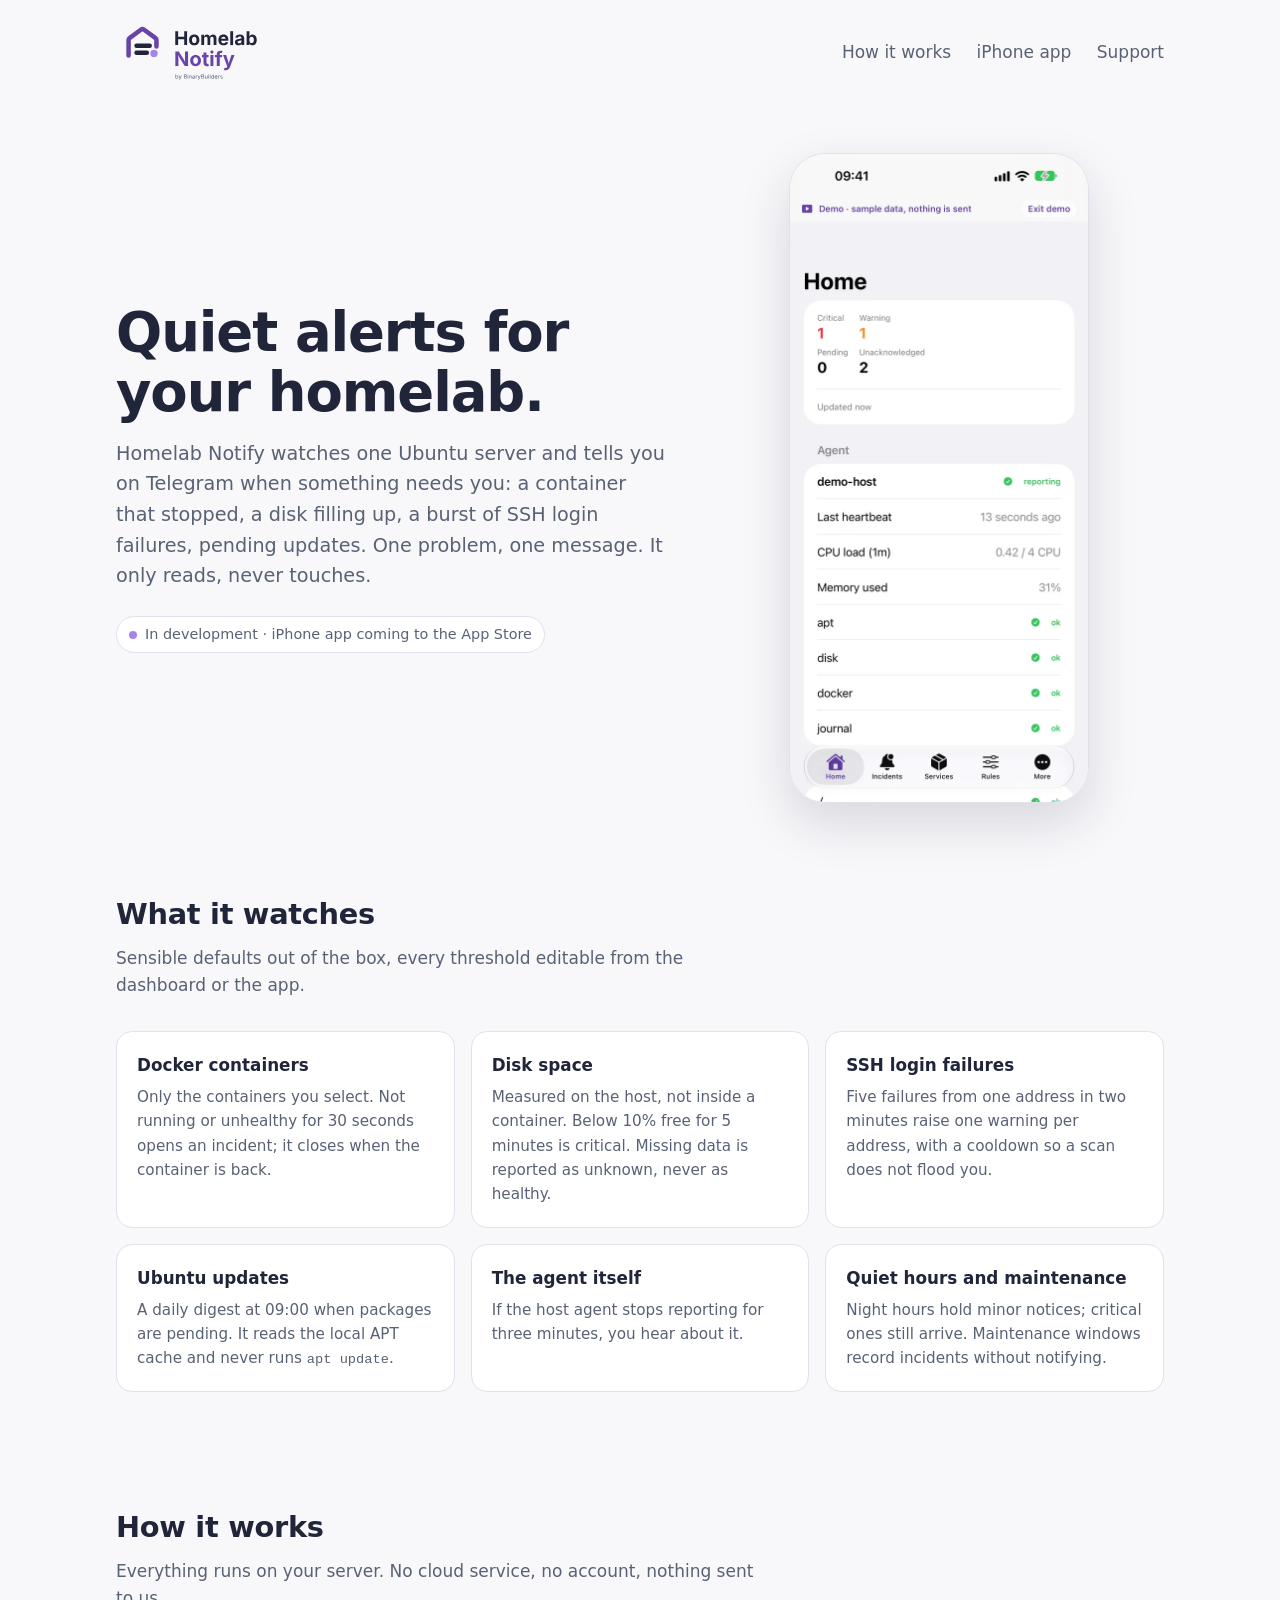
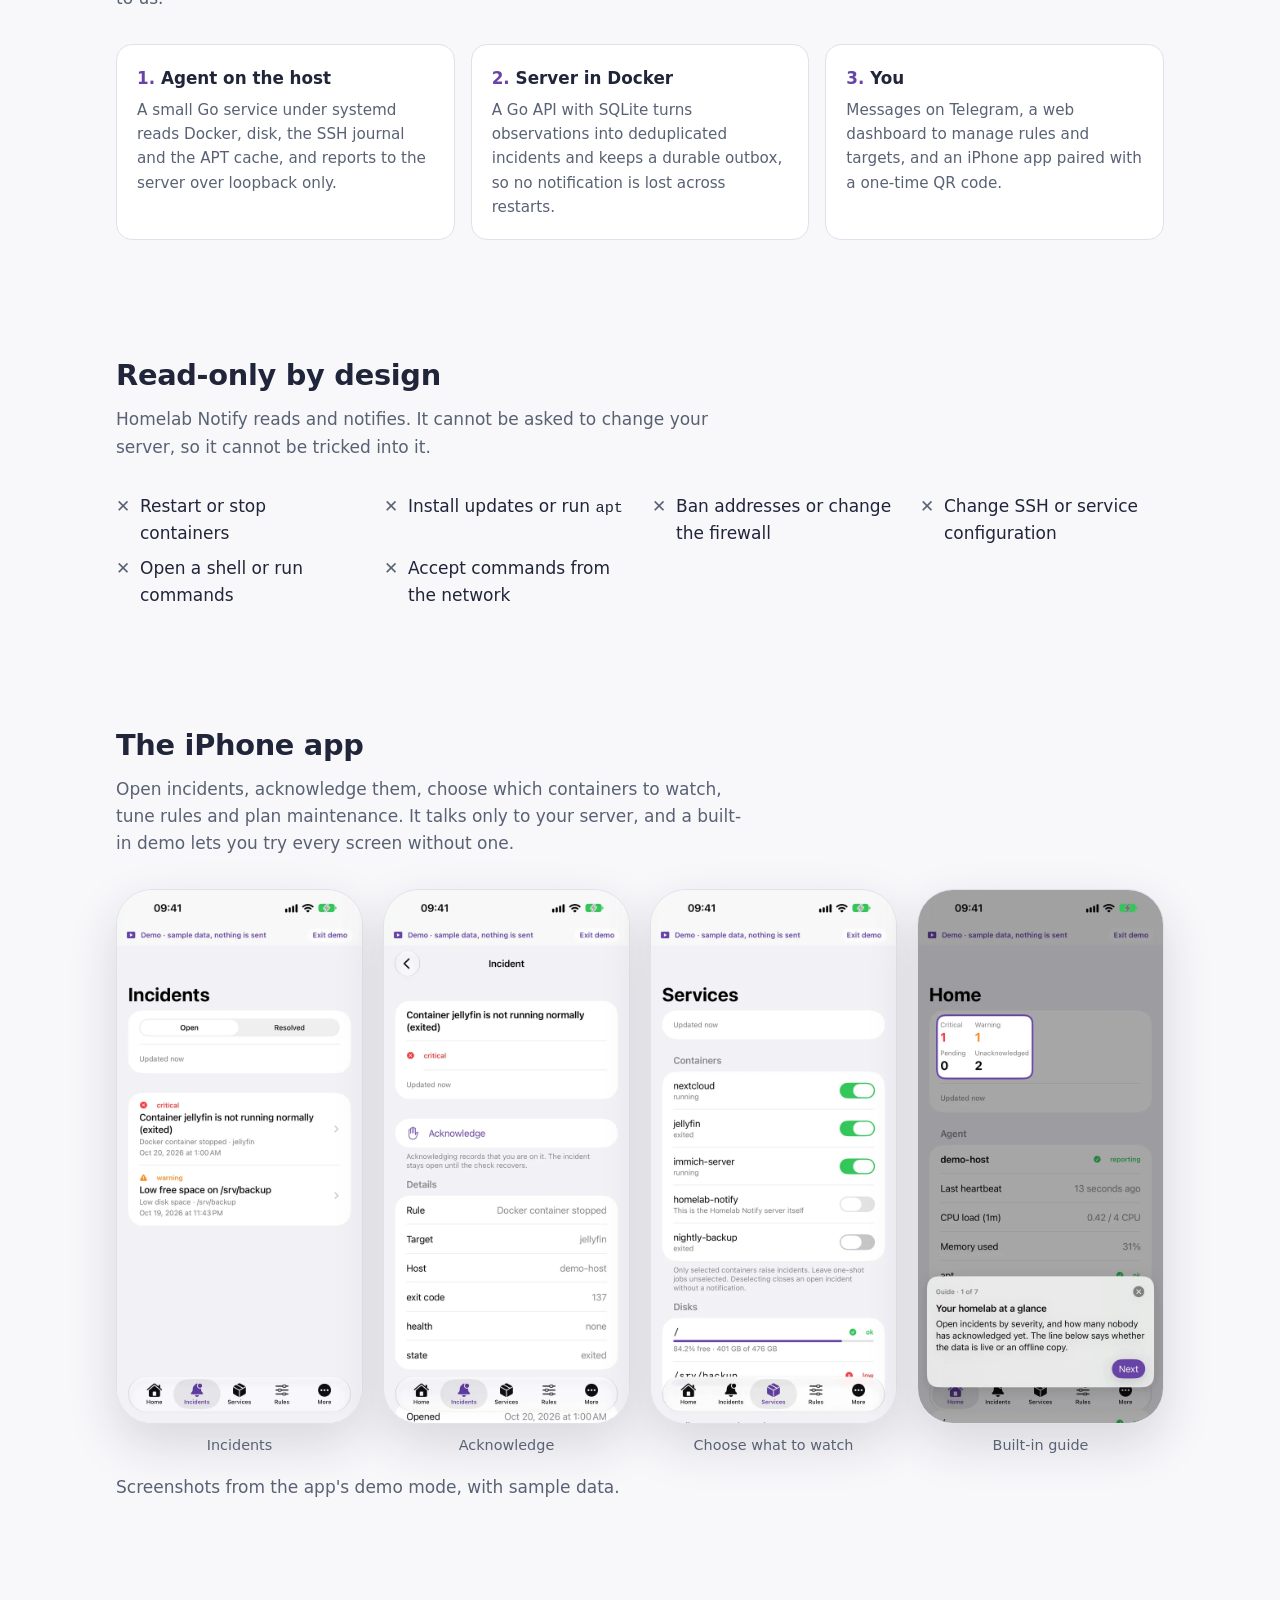
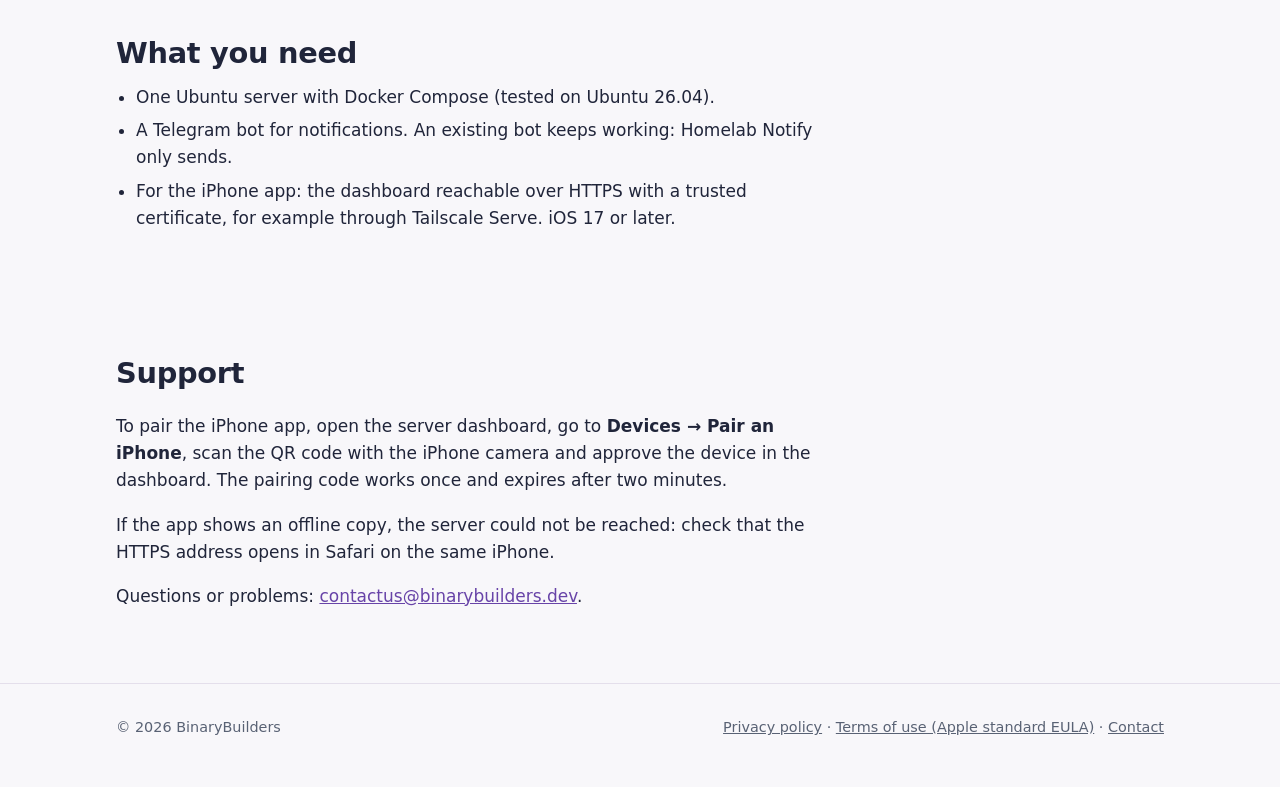
==== index.html @ 021784c3 "Landing page, support and privacy policy" ====
<!doctype html>
<html lang="en">
<head>
<meta charset="utf-8">
<meta name="viewport" content="width=device-width, initial-scale=1">
<title>Homelab Notify · Quiet alerts for your homelab</title>
<meta name="description" content="Self-hosted, read-only notifications for one Ubuntu server: Docker containers, disk space, SSH failures and APT updates, delivered to Telegram, with an iPhone app.">
<meta property="og:title" content="Homelab Notify">
<meta property="og:description" content="Quiet alerts for your homelab. Self-hosted and read-only.">
<meta property="og:image" content="https://binary-builderss.github.io/HomeLab-Notify/assets/og.png">
<meta property="og:type" content="website">
<meta name="twitter:card" content="summary_large_image">
<link rel="icon" href="assets/favicon-auto.svg" type="image/svg+xml">
<link rel="icon" href="assets/favicon-light.ico" sizes="any">
<link rel="apple-touch-icon" href="assets/apple-touch-icon.png">
<link rel="stylesheet" href="style.css">
</head>
<body>
<header class="top">
  <div class="wrap">
    <a class="logo" href="./" aria-label="Homelab Notify home">
      <picture>
        <source media="(prefers-color-scheme: dark)" srcset="assets/logo-dark.svg">
        <img src="assets/logo-light.svg" alt="Homelab Notify by BinaryBuilders" width="220" height="65">
      </picture>
    </a>
    <nav aria-label="Main">
      <a class="optional" href="#how">How it works</a>
      <a href="#app">iPhone app</a>
      <a href="#support">Support</a>
    </nav>
  </div>
</header>

<main>
  <div class="wrap hero">
    <div>
      <h1>Quiet alerts for your homelab.</h1>
      <p class="lead">Homelab Notify watches one Ubuntu server and tells you on Telegram when something needs you: a container that stopped, a disk filling up, a burst of SSH login failures, pending updates. One problem, one message. It only reads, never touches.</p>
      <span class="status">In development · iPhone app coming to the App Store</span>
    </div>
    <div class="phone">
      <img src="assets/screens/01-home.webp" width="600" height="1304" alt="The iPhone app Home screen: one critical and one warning incident, the host agent reporting, every collector ok.">
    </div>
  </div>

  <section id="what">
    <div class="wrap">
      <h2>What it watches</h2>
      <p class="intro">Sensible defaults out of the box, every threshold editable from the dashboard or the app.</p>
      <div class="grid">
        <div class="card"><h3>Docker containers</h3><p>Only the containers you select. Not running or unhealthy for 30 seconds opens an incident; it closes when the container is back.</p></div>
        <div class="card"><h3>Disk space</h3><p>Measured on the host, not inside a container. Below 10% free for 5 minutes is critical. Missing data is reported as unknown, never as healthy.</p></div>
        <div class="card"><h3>SSH login failures</h3><p>Five failures from one address in two minutes raise one warning per address, with a cooldown so a scan does not flood you.</p></div>
        <div class="card"><h3>Ubuntu updates</h3><p>A daily digest at 09:00 when packages are pending. It reads the local APT cache and never runs <code>apt update</code>.</p></div>
        <div class="card"><h3>The agent itself</h3><p>If the host agent stops reporting for three minutes, you hear about it.</p></div>
        <div class="card"><h3>Quiet hours and maintenance</h3><p>Night hours hold minor notices; critical ones still arrive. Maintenance windows record incidents without notifying.</p></div>
      </div>
    </div>
  </section>

  <section id="how">
    <div class="wrap">
      <h2>How it works</h2>
      <p class="intro">Everything runs on your server. No cloud service, no account, nothing sent to us.</p>
      <div class="flow">
        <div class="card"><h3>Agent on the host</h3><p>A small Go service under systemd reads Docker, disk, the SSH journal and the APT cache, and reports to the server over loopback only.</p></div>
        <div class="card"><h3>Server in Docker</h3><p>A Go API with SQLite turns observations into deduplicated incidents and keeps a durable outbox, so no notification is lost across restarts.</p></div>
        <div class="card"><h3>You</h3><p>Messages on Telegram, a web dashboard to manage rules and targets, and an iPhone app paired with a one-time QR code.</p></div>
      </div>
    </div>
  </section>

  <section id="never">
    <div class="wrap">
      <h2>Read-only by design</h2>
      <p class="intro">Homelab Notify reads and notifies. It cannot be asked to change your server, so it cannot be tricked into it.</p>
      <ul class="never">
        <li>Restart or stop containers</li>
        <li>Install updates or run <code>apt</code></li>
        <li>Ban addresses or change the firewall</li>
        <li>Change SSH or service configuration</li>
        <li>Open a shell or run commands</li>
        <li>Accept commands from the network</li>
      </ul>
    </div>
  </section>

  <section id="app">
    <div class="wrap">
      <h2>The iPhone app</h2>
      <p class="intro">Open incidents, acknowledge them, choose which containers to watch, tune rules and plan maintenance. It talks only to your server, and a built-in demo lets you try every screen without one.</p>
      <div class="shots">
        <figure class="phone"><img src="assets/screens/02-incidents.webp" width="600" height="1304" loading="lazy" alt="Incidents list with a critical container incident and a low disk warning."><figcaption>Incidents</figcaption></figure>
        <figure class="phone"><img src="assets/screens/03-incident.webp" width="600" height="1304" loading="lazy" alt="Incident detail for the jellyfin container with the Acknowledge button and its details."><figcaption>Acknowledge</figcaption></figure>
        <figure class="phone"><img src="assets/screens/04-services.webp" width="600" height="1304" loading="lazy" alt="Services screen with switches to choose which containers are watched, and disk usage."><figcaption>Choose what to watch</figcaption></figure>
        <figure class="phone"><img src="assets/screens/06-guide.webp" width="600" height="1304" loading="lazy" alt="The built-in guide highlighting the incident summary on the Home screen."><figcaption>Built-in guide</figcaption></figure>
      </div>
      <p class="muted">Screenshots from the app's demo mode, with sample data.</p>
    </div>
  </section>

  <section id="requirements">
    <div class="wrap text">
      <h2>What you need</h2>
      <ul class="requirements">
        <li>One Ubuntu server with Docker Compose (tested on Ubuntu 26.04).</li>
        <li>A Telegram bot for notifications. An existing bot keeps working: Homelab Notify only sends.</li>
        <li>For the iPhone app: the dashboard reachable over HTTPS with a trusted certificate, for example through Tailscale Serve. iOS 17 or later.</li>
      </ul>
    </div>
  </section>

  <section id="support">
    <div class="wrap text">
      <h2>Support</h2>
      <p>To pair the iPhone app, open the server dashboard, go to <strong>Devices → Pair an iPhone</strong>, scan the QR code with the iPhone camera and approve the device in the dashboard. The pairing code works once and expires after two minutes.</p>
      <p>If the app shows an offline copy, the server could not be reached: check that the HTTPS address opens in Safari on the same iPhone.</p>
      <p>Questions or problems: <a href="mailto:contactus@binarybuilders.dev">contactus@binarybuilders.dev</a>.</p>
    </div>
  </section>
</main>

<footer>
  <div class="wrap">
    <span>© 2026 BinaryBuilders</span>
    <span>
      <a href="privacy.html">Privacy policy</a> ·
      <a href="https://www.apple.com/legal/internet-services/itunes/dev/stdeula/">Terms of use (Apple standard EULA)</a> ·
      <a href="mailto:contactus@binarybuilders.dev">Contact</a>
    </span>
  </div>
</footer>
</body>
</html>
---- style.css ----
:root {
  color-scheme: light dark;
  --bg: #f8f7fa;
  --surface: #ffffff;
  --text: #20253a;
  --muted: #596274;
  --accent: #6844a8;
  --accent-hover: #55358d;
  --border: #e4dfeb;
  --dot: #a785e6;
}
@media (prefers-color-scheme: dark) {
  :root {
    --bg: #15121b;
    --surface: #211c2b;
    --text: #f5f2fa;
    --muted: #b5afc2;
    --accent: #c5adf5;
    --accent-hover: #d7c3fc;
    --border: #3b3348;
  }
}

* { box-sizing: border-box; }
html { scroll-behavior: smooth; }
@media (prefers-reduced-motion: reduce) { html { scroll-behavior: auto; } }
body {
  margin: 0;
  background: var(--bg);
  color: var(--text);
  font: 17px/1.6 system-ui, -apple-system, BlinkMacSystemFont, 'Segoe UI', sans-serif;
}
a { color: var(--accent); }
a:hover { color: var(--accent-hover); }
img { max-width: 100%; height: auto; display: block; }
code { font: 0.9em ui-monospace, SFMono-Regular, Menlo, monospace; }

.wrap { max-width: 1080px; margin: 0 auto; padding: 0 16px; }
.narrow { max-width: 720px; }
.muted { color: var(--muted); }

header.top { padding: 20px 0; }
header.top .wrap { display: flex; align-items: center; justify-content: space-between; gap: 16px; }
.logo img { width: 220px; }
nav { white-space: nowrap; }
nav a { margin-left: 20px; text-decoration: none; color: var(--muted); font-weight: 500; }
nav a:hover { color: var(--text); }

.hero { padding-top: 48px; padding-bottom: 32px; display: grid; grid-template-columns: 1.1fr 0.9fr; gap: 48px; align-items: center; }
.hero h1 { font-size: clamp(2.2rem, 5vw, 3.4rem); line-height: 1.1; margin: 0 0 16px; letter-spacing: -0.02em; }
.hero p.lead { font-size: 1.2rem; color: var(--muted); margin: 0 0 24px; }
.status { display: inline-flex; align-items: center; gap: 8px; padding: 6px 12px; border: 1px solid var(--border); border-radius: 999px; background: var(--surface); font-size: 0.9rem; color: var(--muted); }
.status::before { content: ''; width: 8px; height: 8px; border-radius: 50%; background: var(--dot); }
.hero .phone { justify-self: center; max-width: 300px; }

.phone img { border-radius: 36px; border: 1px solid var(--border); box-shadow: 0 20px 50px rgb(32 37 58 / 0.15); }

section { padding: 56px 0; }
section h2 { font-size: 1.8rem; margin: 0 0 8px; letter-spacing: -0.01em; }
section > .wrap > p.intro { color: var(--muted); margin: 0 0 32px; max-width: 640px; }

.grid { display: grid; grid-template-columns: repeat(3, 1fr); gap: 16px; }
.card { background: var(--surface); border: 1px solid var(--border); border-radius: 16px; padding: 20px; }
.card h3 { margin: 0 0 6px; font-size: 1.05rem; }
.card p { margin: 0; color: var(--muted); font-size: 0.95rem; }

.flow { display: grid; grid-template-columns: repeat(3, 1fr); gap: 16px; counter-reset: step; }
.flow .card { position: relative; }
.flow .card h3::before { counter-increment: step; content: counter(step) '. '; color: var(--accent); }

.never { list-style: none; padding: 0; margin: 0; display: grid; grid-template-columns: repeat(auto-fit, minmax(220px, 1fr)); gap: 8px 24px; }
.never li { padding-left: 24px; position: relative; }
.never li::before { content: '✕'; position: absolute; left: 0; color: var(--muted); }

.shots { display: grid; grid-template-columns: repeat(4, 1fr); gap: 20px; }
.shots figure { margin: 0; }
.shots figcaption { text-align: center; color: var(--muted); font-size: 0.9rem; margin-top: 10px; }

.text p, .text ul { max-width: 720px; }
.requirements { padding-left: 20px; margin: 0; }
.requirements li { margin-bottom: 6px; }

footer { border-top: 1px solid var(--border); padding: 32px 0 48px; color: var(--muted); font-size: 0.9rem; }
footer .wrap { display: flex; flex-wrap: wrap; gap: 8px 24px; justify-content: space-between; }
footer a { color: var(--muted); }

.doc h1 { font-size: 2rem; margin: 24px 0 4px; }
.doc h2 { font-size: 1.3rem; margin-top: 2rem; padding-top: 1rem; border-top: 1px solid var(--border); }

@media (max-width: 860px) {
  .hero { grid-template-columns: 1fr; padding-top: 24px; }
  .hero .phone { max-width: 240px; }
  .grid { grid-template-columns: repeat(2, 1fr); }
  .flow { grid-template-columns: 1fr; }
  .shots { grid-template-columns: repeat(2, 1fr); }
}
@media (max-width: 520px) {
  .grid { grid-template-columns: 1fr; }
  .logo img { width: 170px; }
  nav a { margin-left: 12px; }
  nav a.optional { display: none; }
}
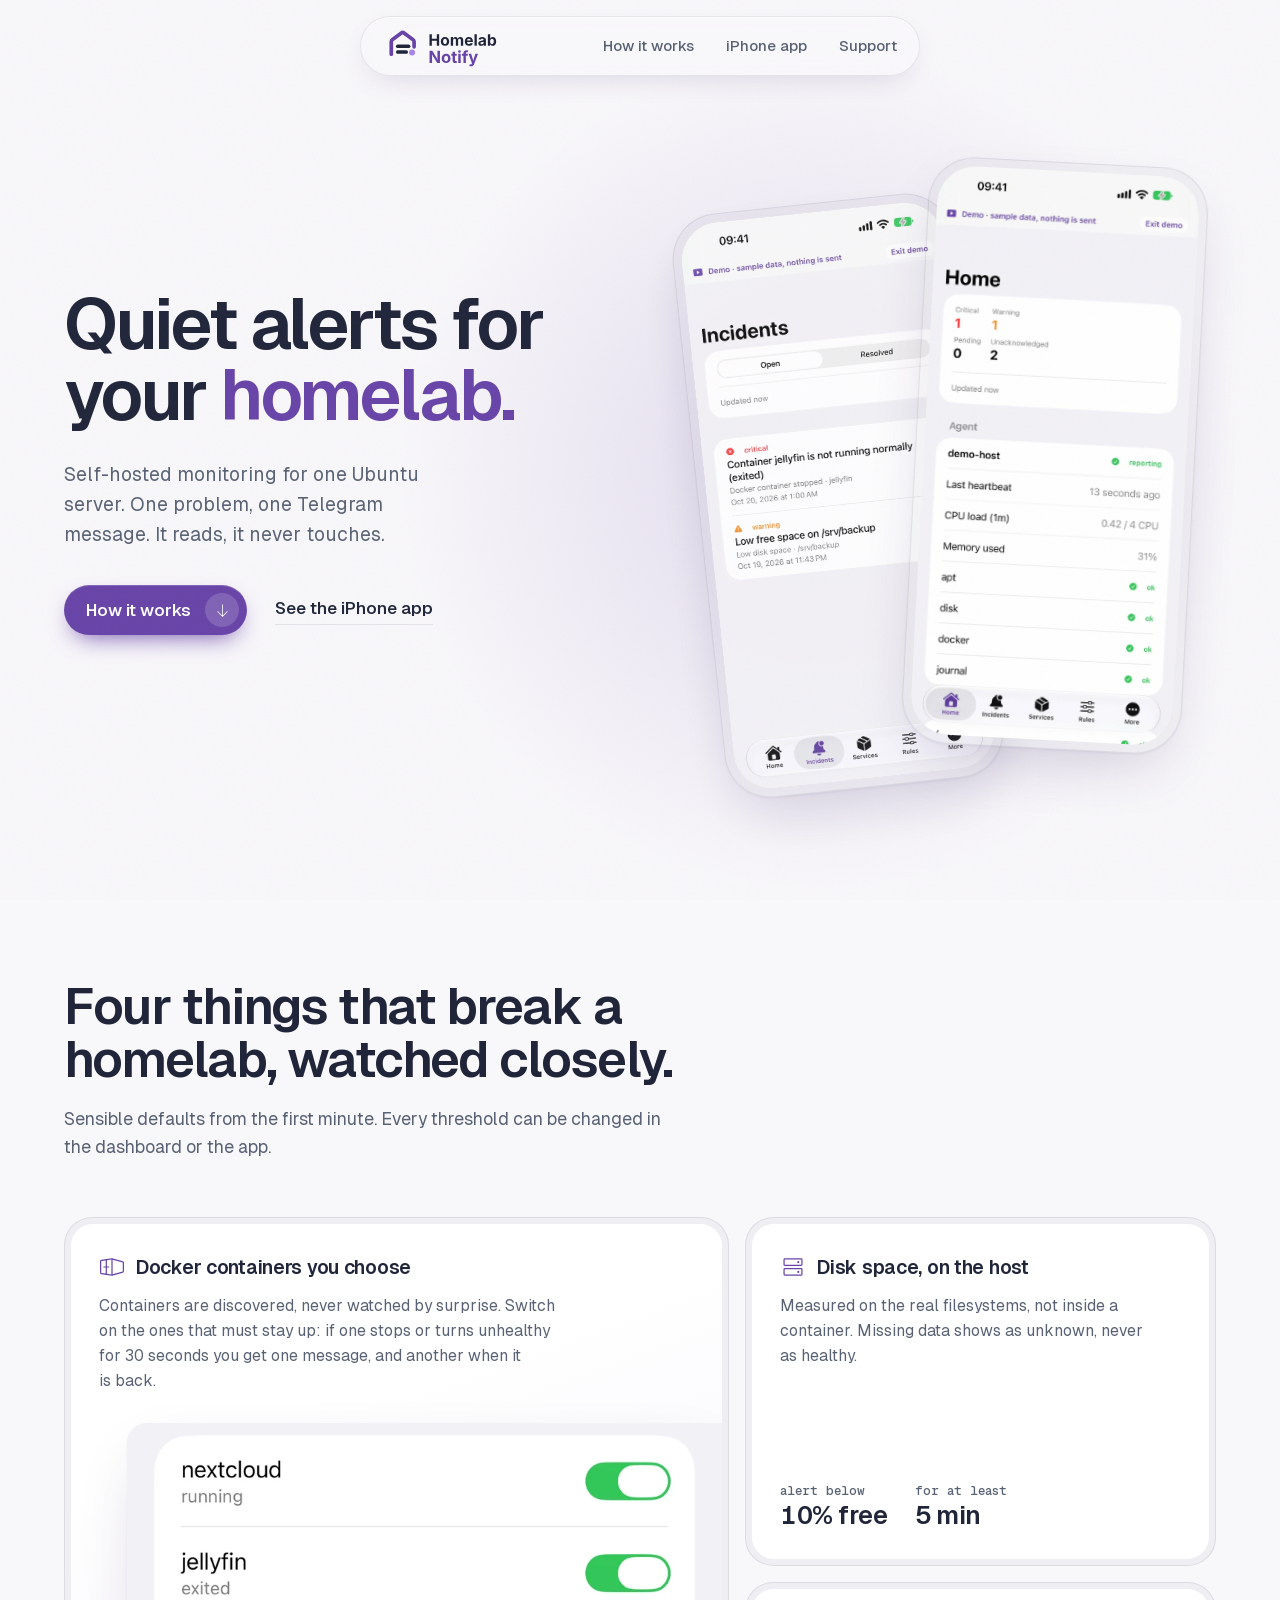
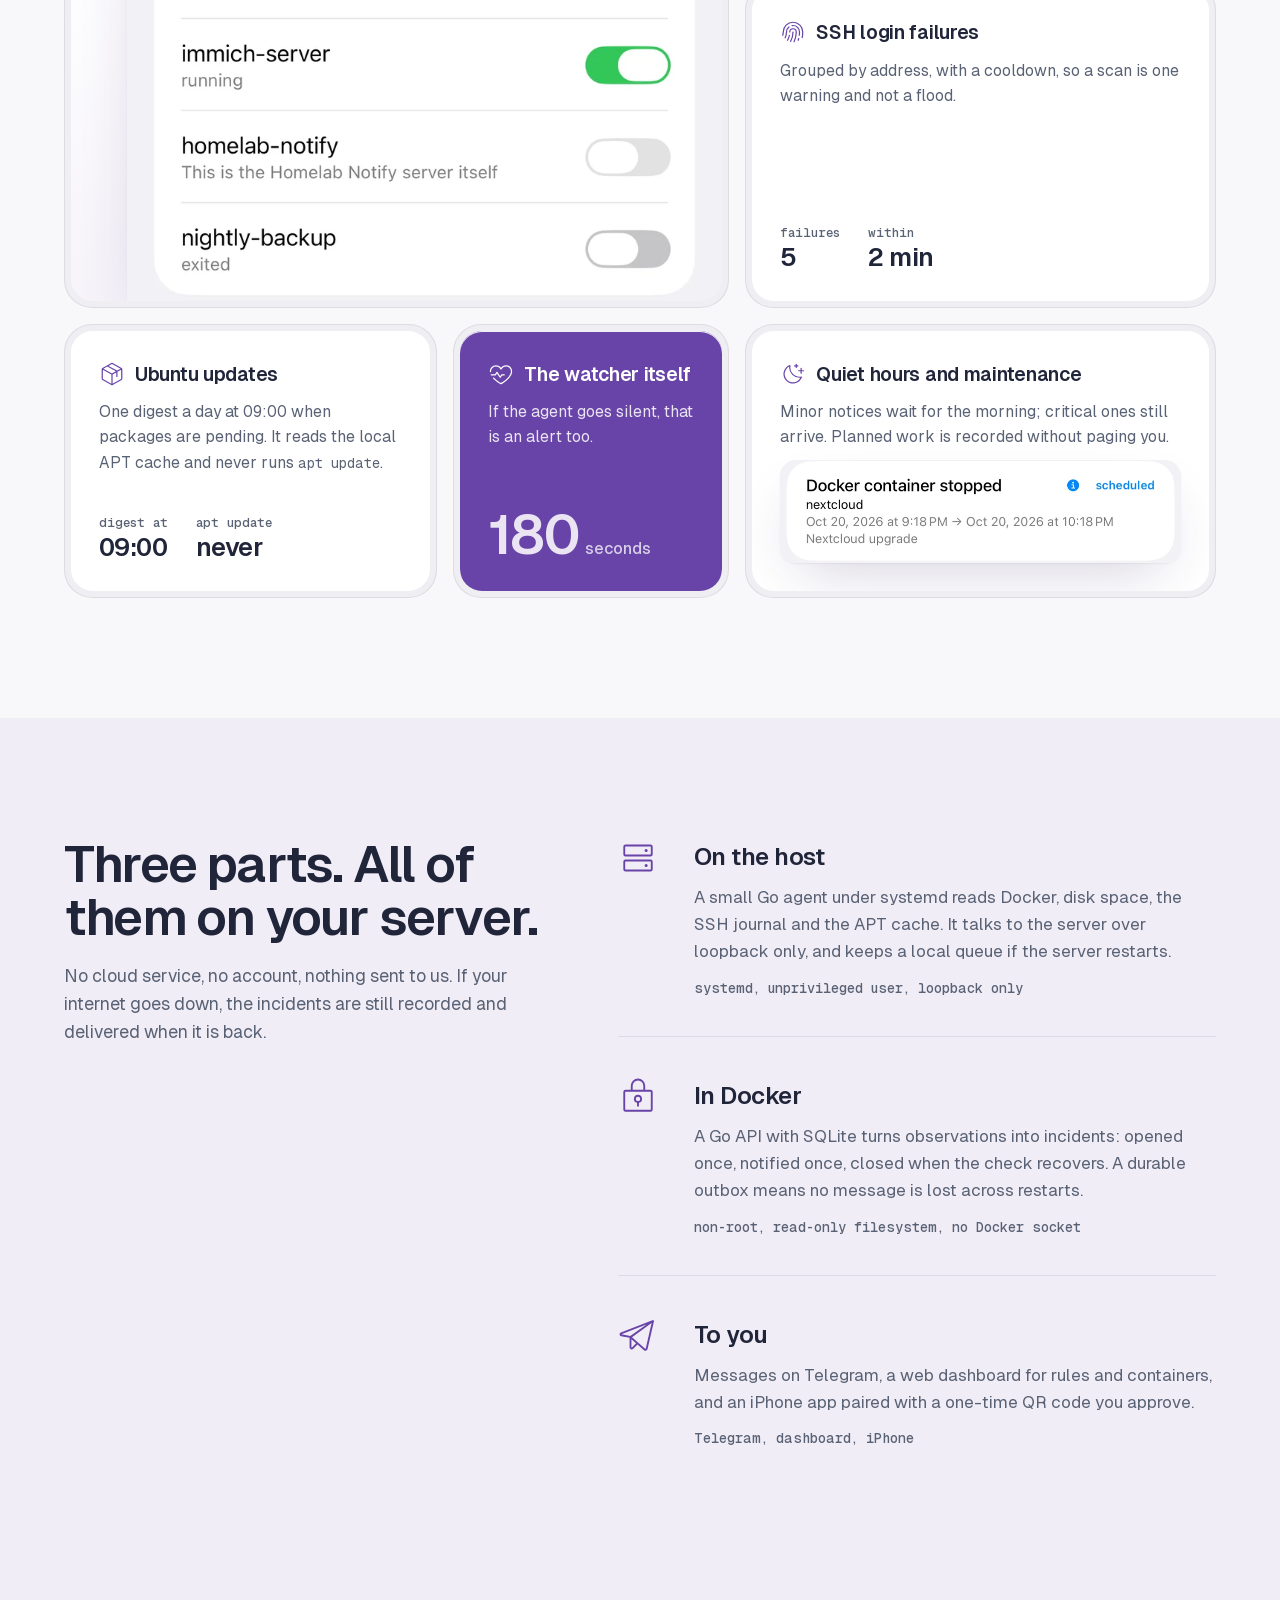
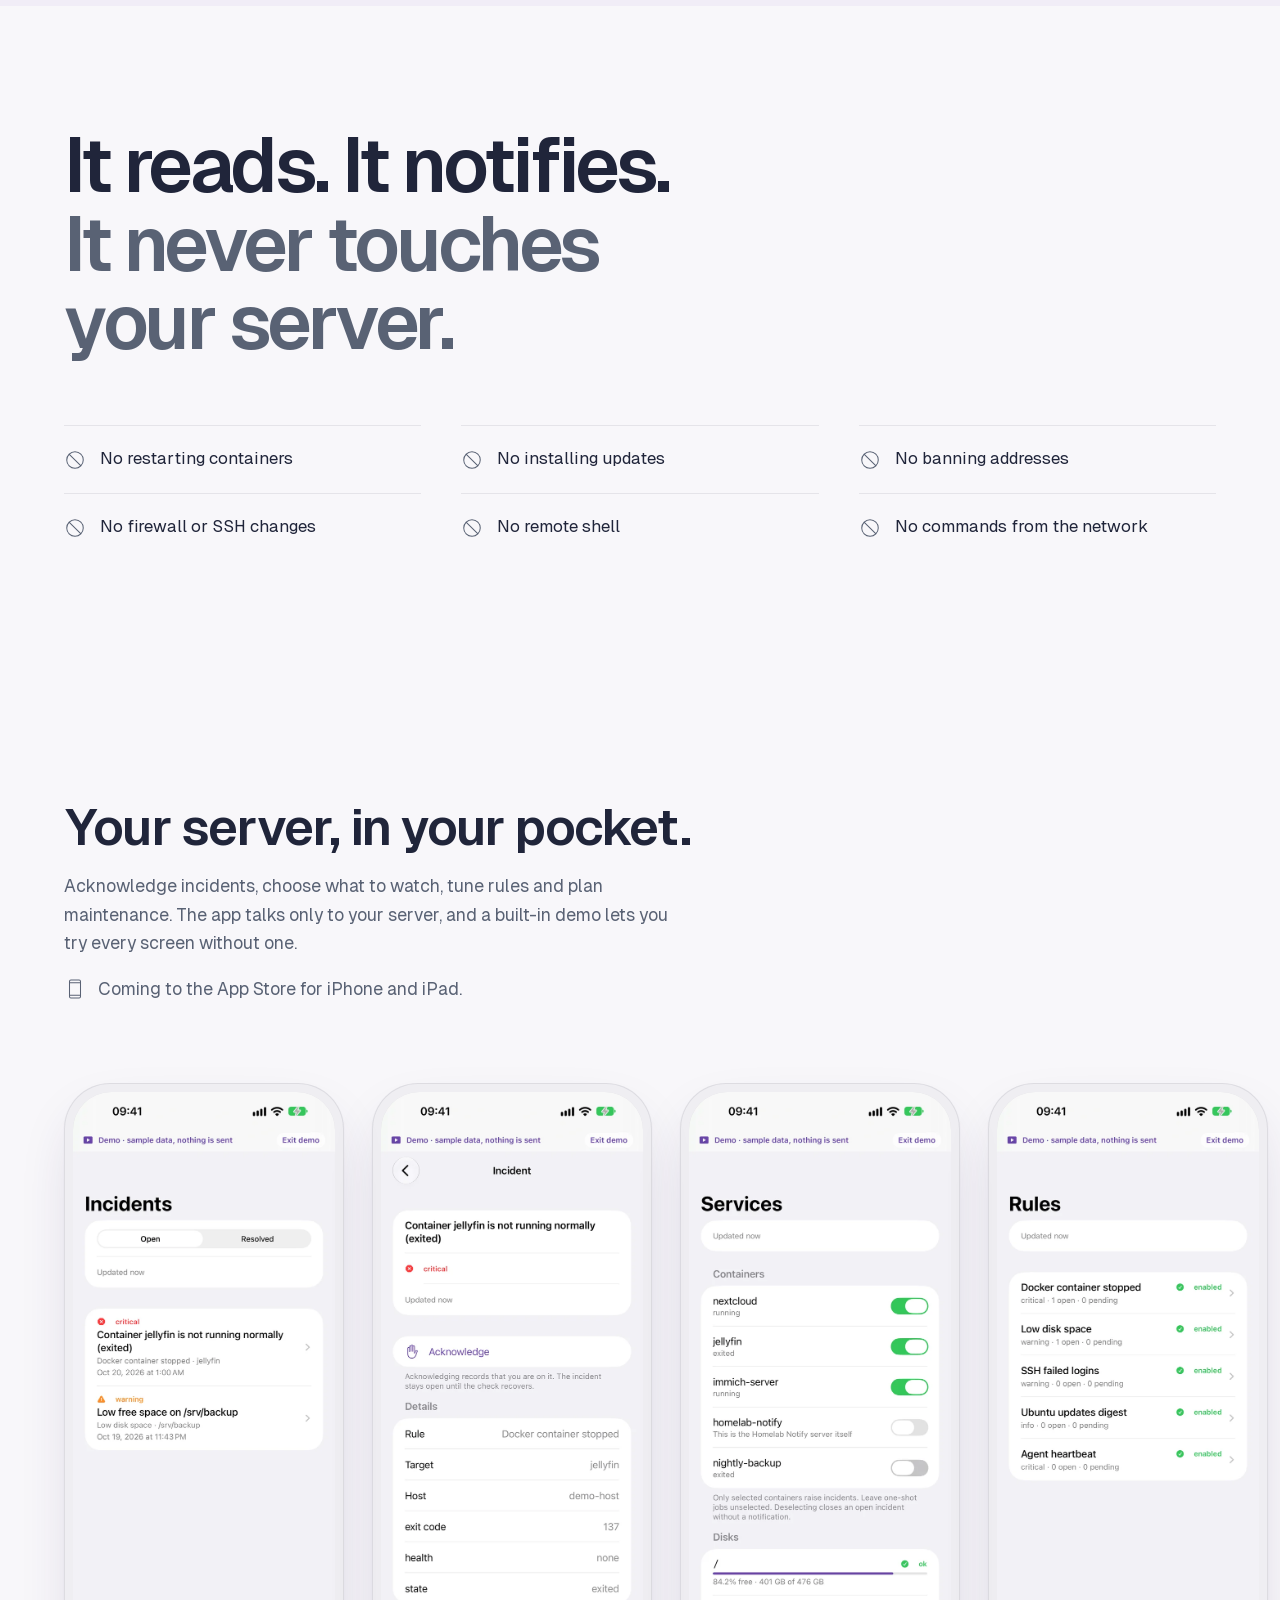
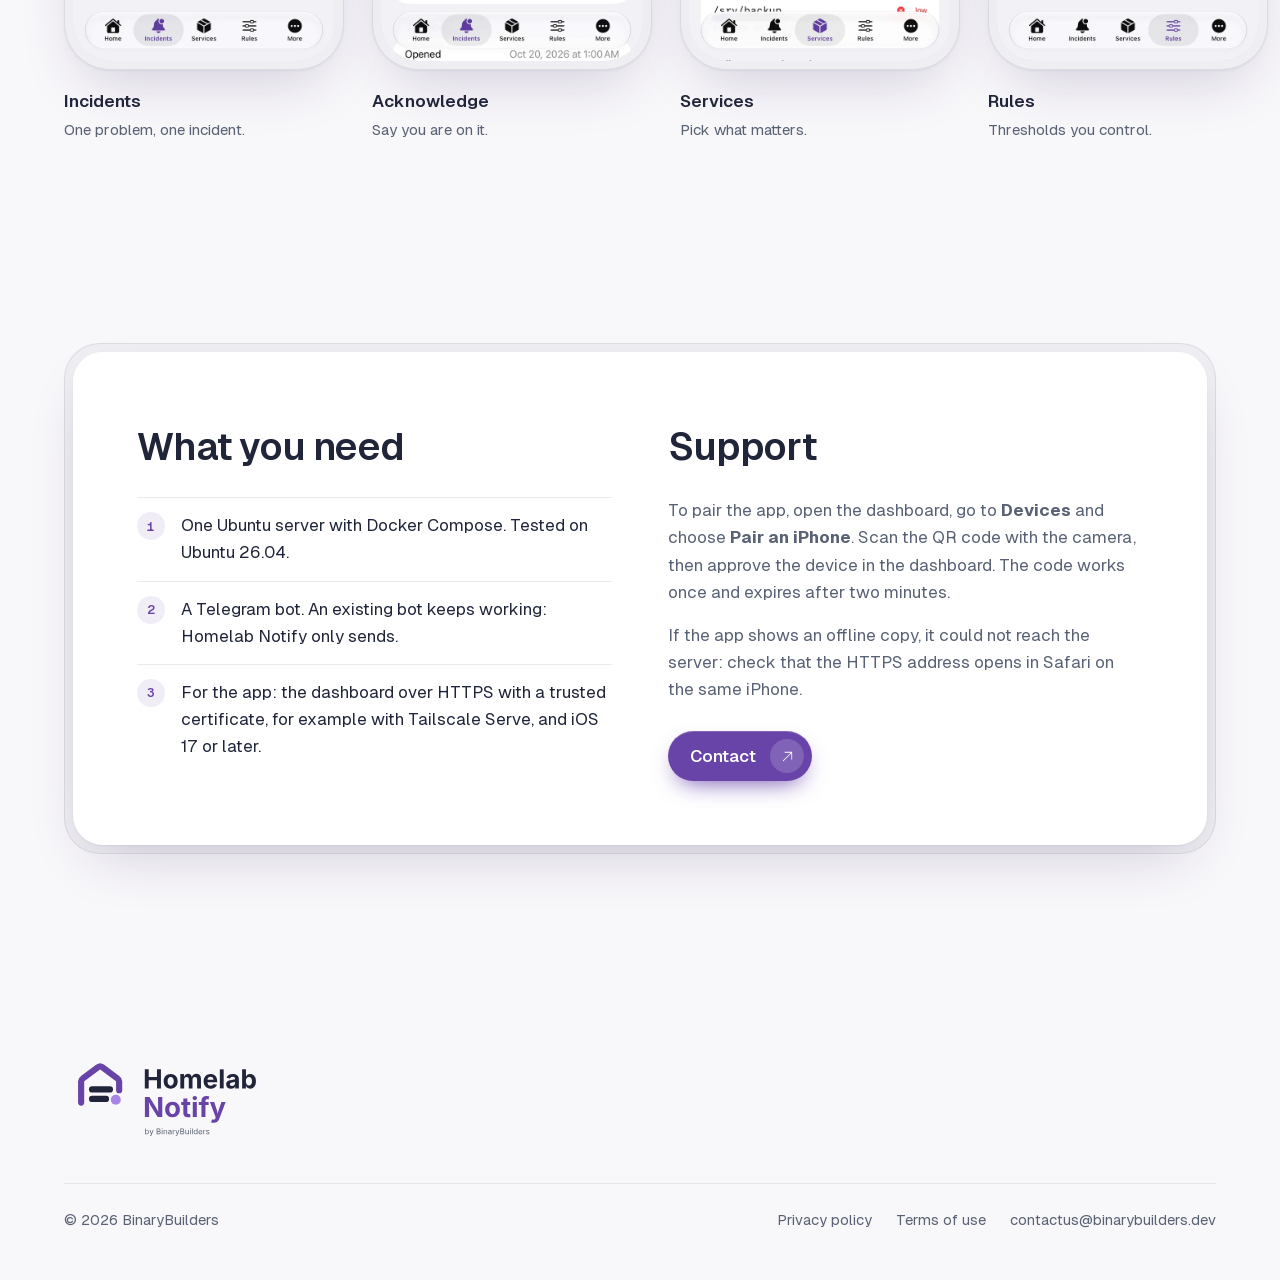
==== commit fa3bcbf4: "Premium redesign: Geist type, bento features, app gallery and scroll reveals" ====
--- a/index.html
+++ b/index.html
@@ -3,133 +3,237 @@
 <head>
 <meta charset="utf-8">
 <meta name="viewport" content="width=device-width, initial-scale=1">
-<title>Homelab Notify · Quiet alerts for your homelab</title>
-<meta name="description" content="Self-hosted, read-only notifications for one Ubuntu server: Docker containers, disk space, SSH failures and APT updates, delivered to Telegram, with an iPhone app.">
+<title>Homelab Notify: quiet alerts for your homelab</title>
+<meta name="description" content="Self-hosted, read-only monitoring for one Ubuntu server. Docker containers, disk space, SSH failures and Ubuntu updates, one Telegram message per problem, and an iPhone app.">
+<meta name="theme-color" content="#f8f7fa" media="(prefers-color-scheme: light)">
+<meta name="theme-color" content="#15121b" media="(prefers-color-scheme: dark)">
 <meta property="og:title" content="Homelab Notify">
 <meta property="og:description" content="Quiet alerts for your homelab. Self-hosted and read-only.">
 <meta property="og:image" content="https://binary-builderss.github.io/HomeLab-Notify/assets/og.png">
+<meta property="og:url" content="https://binary-builderss.github.io/HomeLab-Notify/">
 <meta property="og:type" content="website">
 <meta name="twitter:card" content="summary_large_image">
 <link rel="icon" href="assets/favicon-auto.svg" type="image/svg+xml">
 <link rel="icon" href="assets/favicon-light.ico" sizes="any">
 <link rel="apple-touch-icon" href="assets/apple-touch-icon.png">
+<link rel="preload" href="assets/fonts/Geist-Variable.woff2" as="font" type="font/woff2" crossorigin>
 <link rel="stylesheet" href="style.css">
+<script>document.documentElement.classList.add('js')</script>
 </head>
 <body>
-<header class="top">
+<svg xmlns="http://www.w3.org/2000/svg" aria-hidden="true" style="position:absolute;width:0;height:0;overflow:hidden">
+  <symbol id="i-shipping-container" viewBox="0 0 256 256"><path d="M235.85,72.57,129.65,42.23a6,6,0,0,0-2.5-.17L22,57.08A14.07,14.07,0,0,0,10,70.94V185.06a14.07,14.07,0,0,0,12,13.86l105.13,15a6.07,6.07,0,0,0,.85.06,6.14,6.14,0,0,0,1.65-.23l106.2-30.34A14.06,14.06,0,0,0,246,170V86A14.06,14.06,0,0,0,235.85,72.57ZM96,122H78V61.2l44-6.28V201.08L78,194.8V134H96a6,6,0,0,0,0-12ZM22,185.06V70.94a2,2,0,0,1,1.72-2l42.28-6V122H48a6,6,0,0,0,0,12H66v59.08l-42.28-6A2,2,0,0,1,22,185.06ZM234,170a2,2,0,0,1-1.45,1.92L134,200.05V56l98.55,28.16A2,2,0,0,1,234,86Z"/></symbol>
+  <symbol id="i-hard-drives" viewBox="0 0 256 256"><path d="M208,138H48a14,14,0,0,0-14,14v48a14,14,0,0,0,14,14H208a14,14,0,0,0,14-14V152A14,14,0,0,0,208,138Zm2,62a2,2,0,0,1-2,2H48a2,2,0,0,1-2-2V152a2,2,0,0,1,2-2H208a2,2,0,0,1,2,2ZM208,42H48A14,14,0,0,0,34,56v48a14,14,0,0,0,14,14H208a14,14,0,0,0,14-14V56A14,14,0,0,0,208,42Zm2,62a2,2,0,0,1-2,2H48a2,2,0,0,1-2-2V56a2,2,0,0,1,2-2H208a2,2,0,0,1,2,2ZM190,80a10,10,0,1,1-10-10A10,10,0,0,1,190,80Zm0,96a10,10,0,1,1-10-10A10,10,0,0,1,190,176Z"/></symbol>
+  <symbol id="i-fingerprint" viewBox="0 0 256 256"><path d="M70,128a132.68,132.68,0,0,1-14,59.58,6,6,0,0,1-5.38,3.33,6,6,0,0,1-5.36-8.67A120.74,120.74,0,0,0,58,128,69.72,69.72,0,0,1,84.25,73.36a6,6,0,0,1,7.51,9.37A57.73,57.73,0,0,0,70,128Zm58-6a6,6,0,0,0-6,6,186.07,186.07,0,0,1-23.23,90.07,6,6,0,0,0,10.5,5.82A198.14,198.14,0,0,0,134,128,6,6,0,0,0,128,122Zm0-32a38,38,0,0,0-38,38,6,6,0,0,0,12,0,26,26,0,0,1,52,0,216.06,216.06,0,0,1-20.71,92.85A6,6,0,1,0,144.16,226,227.94,227.94,0,0,0,166,128,38,38,0,0,0,128,90Zm0-64A102.11,102.11,0,0,0,26,128a90,90,0,0,1-5.12,30,6,6,0,1,0,11.31,4A101.83,101.83,0,0,0,38,128a90,90,0,0,1,180,0,284.7,284.7,0,0,1-5.33,54.84,6,6,0,0,0,4.72,7.05,6.8,6.8,0,0,0,1.17.11,6,6,0,0,0,5.88-4.84A295.92,295.92,0,0,0,230,128,102.12,102.12,0,0,0,128,26ZM94,154.13a6,6,0,0,0-7.07,4.69,152.82,152.82,0,0,1-17.44,46,6,6,0,0,0,10.4,6,164.77,164.77,0,0,0,18.8-49.65A6,6,0,0,0,94,154.13ZM128,58a70.76,70.76,0,0,0-8.75.54,6,6,0,1,0,1.49,11.91A58,58,0,0,1,186,128a252.27,252.27,0,0,1-1.94,31.26,6,6,0,0,0,5.21,6.69,6.59,6.59,0,0,0,.75,0,6,6,0,0,0,5.95-5.26A266.46,266.46,0,0,0,198,128,70.08,70.08,0,0,0,128,58ZM185.44,186.2a6,6,0,0,0-7.31,4.31c-1.47,5.74-3.18,11.49-5.06,17.09a6,6,0,0,0,11.38,3.82c2-5.88,3.75-11.9,5.3-17.92A6,6,0,0,0,185.44,186.2Z"/></symbol>
+  <symbol id="i-package" viewBox="0 0 256 256"><path d="M222.72,67.91l-88-48.18a13.9,13.9,0,0,0-13.44,0l-88,48.18A14,14,0,0,0,26,80.18v95.64a14,14,0,0,0,7.28,12.27l88,48.18a13.92,13.92,0,0,0,13.44,0l88-48.18A14,14,0,0,0,230,175.82V80.18A14,14,0,0,0,222.72,67.91ZM127,30.25a2,2,0,0,1,1.92,0L212.51,76,178.57,94.57,94.05,48.31ZM122,223,39,177.57a2,2,0,0,1-1-1.75V86.66l84,46ZM43.49,76,81.56,55.15l84.51,46.26L128,122.24ZM218,175.82a2,2,0,0,1-1,1.75h0L134,223V132.64l36-19.71V152a6,6,0,0,0,12,0V106.37l36-19.71Z"/></symbol>
+  <symbol id="i-heartbeat" viewBox="0 0 256 256"><path d="M72,142H32a6,6,0,0,1,0-12H68.79L83,108.67a6,6,0,0,1,10,0l27,40.51,11-16.51a6,6,0,0,1,5-2.67h24a6,6,0,0,1,0,12H139.21L125,163.33a6,6,0,0,1-10,0L88,122.82,77,139.33A6,6,0,0,1,72,142ZM178,42c-21,0-39.26,9.47-50,25.34C117.26,51.47,99,42,78,42a60.07,60.07,0,0,0-60,60q0,1.09,0,2.19a6,6,0,0,0,12-.38c0-.6,0-1.21,0-1.81A48.05,48.05,0,0,1,78,54c20.28,0,37.31,10.83,44.45,28.27a6,6,0,0,0,11.1,0C140.69,64.83,157.72,54,178,54a48.05,48.05,0,0,1,48,48c0,55.73-81.61,105.65-98,115.11-9.84-5.66-43.09-25.82-68.16-53.16a6,6,0,1,0-8.84,8.1c30.94,33.77,72.41,56.29,74.16,57.23a6,6,0,0,0,5.68,0,334.68,334.68,0,0,0,53.06-37C219.8,161.59,238,131.2,238,102A60.07,60.07,0,0,0,178,42Z"/></symbol>
+  <symbol id="i-moon-stars" viewBox="0 0 256 256"><path d="M238,96a6,6,0,0,1-6,6H214v18a6,6,0,0,1-12,0V102H184a6,6,0,0,1,0-12h18V72a6,6,0,0,1,12,0V90h18A6,6,0,0,1,238,96ZM144,54h10V64a6,6,0,0,0,12,0V54h10a6,6,0,0,0,0-12H166V32a6,6,0,0,0-12,0V42H144a6,6,0,0,0,0,12Zm71.25,100.28a6,6,0,0,1,1.07,6A94,94,0,1,1,95.76,39.68a6,6,0,0,1,7.94,6.79A90.11,90.11,0,0,0,192,154a90.9,90.9,0,0,0,17.53-1.7A6,6,0,0,1,215.25,154.28Zm-14.37,11.34q-4.42.38-8.88.38A102.12,102.12,0,0,1,90,64q0-4.45.38-8.88a82,82,0,1,0,110.5,110.5Z"/></symbol>
+  <symbol id="i-arrow-up-right" viewBox="0 0 256 256"><path d="M198,64V168a6,6,0,0,1-12,0V78.48L68.24,196.24a6,6,0,0,1-8.48-8.48L177.52,70H88a6,6,0,0,1,0-12H192A6,6,0,0,1,198,64Z"/></symbol>
+  <symbol id="i-arrow-down" viewBox="0 0 256 256"><path d="M204.24,148.24l-72,72a6,6,0,0,1-8.48,0l-72-72a6,6,0,0,1,8.48-8.48L122,201.51V40a6,6,0,0,1,12,0V201.51l61.76-61.75a6,6,0,0,1,8.48,8.48Z"/></symbol>
+  <symbol id="i-telegram-logo" viewBox="0 0 256 256"><path d="M227.57,27.7a7,7,0,0,0-7.13-1.22L17.78,105.79a12.23,12.23,0,0,0,2.1,23.39L74,139.81V200a14,14,0,0,0,24.08,9.71l26.64-27.63,41.58,36.45a13.9,13.9,0,0,0,9.2,3.49,14.33,14.33,0,0,0,4.36-.69,13.86,13.86,0,0,0,9.34-10.17L229.82,34.57A7,7,0,0,0,227.57,27.7ZM22.05,117.37h0a.46.46,0,0,1,0-.32.51.51,0,0,1,.15-.08L181.91,54.45l-103.3,74L22.2,117.41Zm67.39,84A2,2,0,0,1,86,200V148.11l29.69,26Zm88.07,7.08a1.93,1.93,0,0,1-1.34,1.44,2,2,0,0,1-2-.4L89.64,135.34,215,45.5Z"/></symbol>
+  <symbol id="i-device-mobile" viewBox="0 0 256 256"><path d="M176,18H80A22,22,0,0,0,58,40V216a22,22,0,0,0,22,22h96a22,22,0,0,0,22-22V40A22,22,0,0,0,176,18ZM70,62H186V194H70ZM80,30h96a10,10,0,0,1,10,10V50H70V40A10,10,0,0,1,80,30Zm96,196H80a10,10,0,0,1-10-10V206H186v10A10,10,0,0,1,176,226Z"/></symbol>
+  <symbol id="i-prohibit" viewBox="0 0 256 256"><path d="M128,26A102,102,0,1,0,230,128,102.12,102.12,0,0,0,128,26Zm90,102a89.6,89.6,0,0,1-22.29,59.22L68.78,60.29A89.95,89.95,0,0,1,218,128ZM38,128A89.6,89.6,0,0,1,60.29,68.78L187.22,195.71A89.95,89.95,0,0,1,38,128Z"/></symbol>
+  <symbol id="i-lock-key" viewBox="0 0 256 256"><path d="M208,82H174V56a46,46,0,0,0-92,0V82H48A14,14,0,0,0,34,96V208a14,14,0,0,0,14,14H208a14,14,0,0,0,14-14V96A14,14,0,0,0,208,82ZM94,56a34,34,0,0,1,68,0V82H94ZM210,208a2,2,0,0,1-2,2H48a2,2,0,0,1-2-2V96a2,2,0,0,1,2-2H208a2,2,0,0,1,2,2Zm-82-94a26,26,0,0,0-6,51.29V184a6,6,0,0,0,12,0V165.29A26,26,0,0,0,128,114Zm0,40a14,14,0,1,1,14-14A14,14,0,0,1,128,154Z"/></symbol>
+</svg>
+<a class="skip" href="#main">Skip to content</a>
+
+<nav class="nav" aria-label="Main">
+  <a class="brand" href="./" aria-label="Homelab Notify home">
+    <picture>
+      <source media="(prefers-color-scheme: dark)" srcset="assets/logo-nav-dark.svg">
+      <img src="assets/logo-nav-light.svg" alt="Homelab Notify" width="180" height="42">
+    </picture>
+  </a>
+  <ul>
+    <li class="optional"><a href="#how">How it works</a></li>
+    <li><a href="#app">iPhone app</a></li>
+    <li><a href="#start">Support</a></li>
+  </ul>
+</nav>
+
+<main id="main">
+  <div class="wrap hero">
+    <div>
+      <h1 class="rise">Quiet alerts for your <em>homelab.</em></h1>
+      <p class="lead rise" style="--i:1">Self-hosted monitoring for one Ubuntu server. One problem, one Telegram message. It reads, it never touches.</p>
+      <div class="actions rise" style="--i:2">
+        <a class="button down" href="#how">How it works <span class="knob"><svg class="icon" aria-hidden="true"><use href="#i-arrow-down"/></svg></span></a>
+        <a class="link" href="#app">See the iPhone app</a>
+      </div>
+    </div>
+    <div class="stack">
+      <div class="device back"><img src="assets/screens/02-incidents.webp" width="640" height="1391" alt="Incidents on the iPhone: a critical container incident and a low disk space warning."></div>
+      <div class="device front"><img src="assets/screens/01-home.webp" width="640" height="1391" alt="The Home screen: one critical and one warning incident, the host agent reporting, every collector ok." fetchpriority="high"></div>
+    </div>
+  </div>
+
+  <section id="watch">
+    <div class="wrap">
+      <div class="section-head reveal">
+        <h2>Four things that break a homelab, watched closely.</h2>
+        <p>Sensible defaults from the first minute. Every threshold can be changed in the dashboard or the app.</p>
+      </div>
+      <div class="bento">
+        <article class="tile t-docker reveal">
+          <div class="core">
+            <h3><svg class="icon" aria-hidden="true"><use href="#i-shipping-container"/></svg>Docker containers you choose</h3>
+            <p>Containers are discovered, never watched by surprise. Switch on the ones that must stay up: if one stops or turns unhealthy for 30 seconds you get one message, and another when it is back.</p>
+            <div class="shot"><img src="assets/screens/crop-containers.webp" width="800" height="642" loading="lazy" alt="Container switches in the app: nextcloud, jellyfin and immich-server watched, the Homelab Notify server and a nightly backup job left off."></div>
+          </div>
+        </article>
+        <article class="tile t-disk reveal" style="--i:1">
+          <div class="core">
+            <h3><svg class="icon" aria-hidden="true"><use href="#i-hard-drives"/></svg>Disk space, on the host</h3>
+            <p>Measured on the real filesystems, not inside a container. Missing data shows as unknown, never as healthy.</p>
+            <dl class="facts"><div><dt>alert below</dt><dd>10% free</dd></div><div><dt>for at least</dt><dd>5 min</dd></div></dl>
+          </div>
+        </article>
+        <article class="tile t-ssh reveal" style="--i:2">
+          <div class="core">
+            <h3><svg class="icon" aria-hidden="true"><use href="#i-fingerprint"/></svg>SSH login failures</h3>
+            <p>Grouped by address, with a cooldown, so a scan is one warning and not a flood.</p>
+            <dl class="facts"><div><dt>failures</dt><dd>5</dd></div><div><dt>within</dt><dd>2 min</dd></div></dl>
+          </div>
+        </article>
+        <article class="tile t-apt reveal">
+          <div class="core">
+            <h3><svg class="icon" aria-hidden="true"><use href="#i-package"/></svg>Ubuntu updates</h3>
+            <p>One digest a day at 09:00 when packages are pending. It reads the local APT cache and never runs <code>apt update</code>.</p>
+            <dl class="facts"><div><dt>digest at</dt><dd>09:00</dd></div><div><dt>apt update</dt><dd>never</dd></div></dl>
+          </div>
+        </article>
+        <article class="tile t-agent reveal" style="--i:1">
+          <div class="core">
+            <h3><svg class="icon" aria-hidden="true"><use href="#i-heartbeat"/></svg>The watcher itself</h3>
+            <p>If the agent goes silent, that is an alert too.</p>
+            <p class="big">180<small>seconds</small></p>
+          </div>
+        </article>
+        <article class="tile t-quiet reveal" style="--i:2">
+          <div class="core">
+            <h3><svg class="icon" aria-hidden="true"><use href="#i-moon-stars"/></svg>Quiet hours and maintenance</h3>
+            <p>Minor notices wait for the morning; critical ones still arrive. Planned work is recorded without paging you.</p>
+            <div class="shot"><img src="assets/screens/crop-maintenance.webp" width="800" height="206" loading="lazy" alt="A scheduled maintenance window for the nextcloud container in the app."></div>
+          </div>
+        </article>
+      </div>
+    </div>
+  </section>
+
+  <section id="how" class="how">
+    <div class="wrap split">
+      <div class="sticky reveal">
+        <h2>Three parts. All of them on your server.</h2>
+        <p>No cloud service, no account, nothing sent to us. If your internet goes down, the incidents are still recorded and delivered when it is back.</p>
+      </div>
+      <ol class="parts">
+        <li class="reveal">
+          <svg class="icon" aria-hidden="true"><use href="#i-hard-drives"/></svg>
+          <div>
+            <h3>On the host</h3>
+            <p>A small Go agent under systemd reads Docker, disk space, the SSH journal and the APT cache. It talks to the server over loopback only, and keeps a local queue if the server restarts.</p>
+            <p class="tech">systemd, unprivileged user, loopback only</p>
+          </div>
+        </li>
+        <li class="reveal">
+          <svg class="icon" aria-hidden="true"><use href="#i-lock-key"/></svg>
+          <div>
+            <h3>In Docker</h3>
+            <p>A Go API with SQLite turns observations into incidents: opened once, notified once, closed when the check recovers. A durable outbox means no message is lost across restarts.</p>
+            <p class="tech">non-root, read-only filesystem, no Docker socket</p>
+          </div>
+        </li>
+        <li class="reveal">
+          <svg class="icon" aria-hidden="true"><use href="#i-telegram-logo"/></svg>
+          <div>
+            <h3>To you</h3>
+            <p>Messages on Telegram, a web dashboard for rules and containers, and an iPhone app paired with a one-time QR code you approve.</p>
+            <p class="tech">Telegram, dashboard, iPhone</p>
+          </div>
+        </li>
+      </ol>
+    </div>
+  </section>
+
+  <section id="principles" class="manifesto">
+    <div class="wrap">
+      <h2 class="reveal">It reads. It notifies. <span>It never touches your server.</span></h2>
+      <ul class="never" aria-label="What Homelab Notify never does">
+        <li class="reveal"><svg class="icon" aria-hidden="true"><use href="#i-prohibit"/></svg>No restarting containers</li>
+        <li class="reveal" style="--i:1"><svg class="icon" aria-hidden="true"><use href="#i-prohibit"/></svg>No installing updates</li>
+        <li class="reveal" style="--i:2"><svg class="icon" aria-hidden="true"><use href="#i-prohibit"/></svg>No banning addresses</li>
+        <li class="reveal"><svg class="icon" aria-hidden="true"><use href="#i-prohibit"/></svg>No firewall or SSH changes</li>
+        <li class="reveal" style="--i:1"><svg class="icon" aria-hidden="true"><use href="#i-prohibit"/></svg>No remote shell</li>
+        <li class="reveal" style="--i:2"><svg class="icon" aria-hidden="true"><use href="#i-prohibit"/></svg>No commands from the network</li>
+      </ul>
+    </div>
+  </section>
+
+  <section id="app" class="app">
+    <div class="wrap"><div class="section-head reveal">
+      <h2>Your server, in your pocket.</h2>
+      <p>Acknowledge incidents, choose what to watch, tune rules and plan maintenance. The app talks only to your server, and a built-in demo lets you try every screen without one.</p>
+      <p class="app-note"><svg class="icon" aria-hidden="true"><use href="#i-device-mobile"/></svg>Coming to the App Store for iPhone and iPad.</p>
+    </div></div>
+    <div class="gallery" tabindex="0" role="region" aria-label="App screenshots, scroll sideways">
+      <figure class="reveal"><div class="device"><img src="assets/screens/02-incidents.webp" width="640" height="1391" loading="lazy" alt="Incidents list with a critical container incident and a low disk warning."></div><figcaption><strong>Incidents</strong><span>One problem, one incident.</span></figcaption></figure>
+      <figure class="reveal" style="--i:1"><div class="device"><img src="assets/screens/03-incident.webp" width="640" height="1391" loading="lazy" alt="Incident detail for the jellyfin container with the Acknowledge button and its details."></div><figcaption><strong>Acknowledge</strong><span>Say you are on it.</span></figcaption></figure>
+      <figure class="reveal" style="--i:2"><div class="device"><img src="assets/screens/04-services.webp" width="640" height="1391" loading="lazy" alt="Services screen with switches for the watched containers and disk usage."></div><figcaption><strong>Services</strong><span>Pick what matters.</span></figcaption></figure>
+      <figure class="reveal" style="--i:3"><div class="device"><img src="assets/screens/05-rules.webp" width="640" height="1391" loading="lazy" alt="Rules screen listing the five default rules with their severity."></div><figcaption><strong>Rules</strong><span>Thresholds you control.</span></figcaption></figure>
+      <figure class="reveal" style="--i:4"><div class="device"><img src="assets/screens/07-maintenance.webp" width="640" height="1391" loading="lazy" alt="Maintenance screen with a scheduled window for nextcloud."></div><figcaption><strong>Maintenance</strong><span>Work without pages.</span></figcaption></figure>
+      <figure class="reveal" style="--i:5"><div class="device"><img src="assets/screens/06-guide.webp" width="640" height="1391" loading="lazy" alt="The built-in guide highlighting the incident summary on the Home screen."></div><figcaption><strong>Guide</strong><span>A tour on your own data.</span></figcaption></figure>
+    </div>
+  </section>
+
+  <section id="start" class="start">
+    <div class="wrap">
+      <div class="panel reveal">
+        <div class="core">
+          <div>
+            <h2>What you need</h2>
+            <ol class="needs">
+              <li>One Ubuntu server with Docker Compose. Tested on Ubuntu 26.04.</li>
+              <li>A Telegram bot. An existing bot keeps working: Homelab Notify only sends.</li>
+              <li>For the app: the dashboard over HTTPS with a trusted certificate, for example with Tailscale Serve, and iOS 17 or later.</li>
+            </ol>
+          </div>
+          <div class="support">
+            <h2>Support</h2>
+            <p>To pair the app, open the dashboard, go to <strong>Devices</strong> and choose <strong>Pair an iPhone</strong>. Scan the QR code with the camera, then approve the device in the dashboard. The code works once and expires after two minutes.</p>
+            <p>If the app shows an offline copy, it could not reach the server: check that the HTTPS address opens in Safari on the same iPhone.</p>
+            <a class="button" href="mailto:contactus@binarybuilders.dev">Contact <span class="knob"><svg class="icon" aria-hidden="true"><use href="#i-arrow-up-right"/></svg></span></a>
+          </div>
+        </div>
+      </div>
+    </div>
+  </section>
+</main>
+
+<footer>
   <div class="wrap">
     <a class="logo" href="./" aria-label="Homelab Notify home">
       <picture>
         <source media="(prefers-color-scheme: dark)" srcset="assets/logo-dark.svg">
-        <img src="assets/logo-light.svg" alt="Homelab Notify by BinaryBuilders" width="220" height="65">
+        <img src="assets/logo-light.svg" alt="Homelab Notify by BinaryBuilders" width="300" height="89" loading="lazy">
       </picture>
     </a>
-    <nav aria-label="Main">
-      <a class="optional" href="#how">How it works</a>
-      <a href="#app">iPhone app</a>
-      <a href="#support">Support</a>
+    <nav aria-label="Legal">
+      <span>© 2026 BinaryBuilders</span>
+      <div>
+        <a href="privacy.html">Privacy policy</a>
+        <a href="https://www.apple.com/legal/internet-services/itunes/dev/stdeula/">Terms of use</a>
+        <a href="mailto:contactus@binarybuilders.dev">contactus@binarybuilders.dev</a>
+      </div>
     </nav>
   </div>
-</header>
-
-<main>
-  <div class="wrap hero">
-    <div>
-      <h1>Quiet alerts for your homelab.</h1>
-      <p class="lead">Homelab Notify watches one Ubuntu server and tells you on Telegram when something needs you: a container that stopped, a disk filling up, a burst of SSH login failures, pending updates. One problem, one message. It only reads, never touches.</p>
-      <span class="status">In development · iPhone app coming to the App Store</span>
-    </div>
-    <div class="phone">
-      <img src="assets/screens/01-home.webp" width="600" height="1304" alt="The iPhone app Home screen: one critical and one warning incident, the host agent reporting, every collector ok.">
-    </div>
-  </div>
-
-  <section id="what">
-    <div class="wrap">
-      <h2>What it watches</h2>
-      <p class="intro">Sensible defaults out of the box, every threshold editable from the dashboard or the app.</p>
-      <div class="grid">
-        <div class="card"><h3>Docker containers</h3><p>Only the containers you select. Not running or unhealthy for 30 seconds opens an incident; it closes when the container is back.</p></div>
-        <div class="card"><h3>Disk space</h3><p>Measured on the host, not inside a container. Below 10% free for 5 minutes is critical. Missing data is reported as unknown, never as healthy.</p></div>
-        <div class="card"><h3>SSH login failures</h3><p>Five failures from one address in two minutes raise one warning per address, with a cooldown so a scan does not flood you.</p></div>
-        <div class="card"><h3>Ubuntu updates</h3><p>A daily digest at 09:00 when packages are pending. It reads the local APT cache and never runs <code>apt update</code>.</p></div>
-        <div class="card"><h3>The agent itself</h3><p>If the host agent stops reporting for three minutes, you hear about it.</p></div>
-        <div class="card"><h3>Quiet hours and maintenance</h3><p>Night hours hold minor notices; critical ones still arrive. Maintenance windows record incidents without notifying.</p></div>
-      </div>
-    </div>
-  </section>
-
-  <section id="how">
-    <div class="wrap">
-      <h2>How it works</h2>
-      <p class="intro">Everything runs on your server. No cloud service, no account, nothing sent to us.</p>
-      <div class="flow">
-        <div class="card"><h3>Agent on the host</h3><p>A small Go service under systemd reads Docker, disk, the SSH journal and the APT cache, and reports to the server over loopback only.</p></div>
-        <div class="card"><h3>Server in Docker</h3><p>A Go API with SQLite turns observations into deduplicated incidents and keeps a durable outbox, so no notification is lost across restarts.</p></div>
-        <div class="card"><h3>You</h3><p>Messages on Telegram, a web dashboard to manage rules and targets, and an iPhone app paired with a one-time QR code.</p></div>
-      </div>
-    </div>
-  </section>
-
-  <section id="never">
-    <div class="wrap">
-      <h2>Read-only by design</h2>
-      <p class="intro">Homelab Notify reads and notifies. It cannot be asked to change your server, so it cannot be tricked into it.</p>
-      <ul class="never">
-        <li>Restart or stop containers</li>
-        <li>Install updates or run <code>apt</code></li>
-        <li>Ban addresses or change the firewall</li>
-        <li>Change SSH or service configuration</li>
-        <li>Open a shell or run commands</li>
-        <li>Accept commands from the network</li>
-      </ul>
-    </div>
-  </section>
-
-  <section id="app">
-    <div class="wrap">
-      <h2>The iPhone app</h2>
-      <p class="intro">Open incidents, acknowledge them, choose which containers to watch, tune rules and plan maintenance. It talks only to your server, and a built-in demo lets you try every screen without one.</p>
-      <div class="shots">
-        <figure class="phone"><img src="assets/screens/02-incidents.webp" width="600" height="1304" loading="lazy" alt="Incidents list with a critical container incident and a low disk warning."><figcaption>Incidents</figcaption></figure>
-        <figure class="phone"><img src="assets/screens/03-incident.webp" width="600" height="1304" loading="lazy" alt="Incident detail for the jellyfin container with the Acknowledge button and its details."><figcaption>Acknowledge</figcaption></figure>
-        <figure class="phone"><img src="assets/screens/04-services.webp" width="600" height="1304" loading="lazy" alt="Services screen with switches to choose which containers are watched, and disk usage."><figcaption>Choose what to watch</figcaption></figure>
-        <figure class="phone"><img src="assets/screens/06-guide.webp" width="600" height="1304" loading="lazy" alt="The built-in guide highlighting the incident summary on the Home screen."><figcaption>Built-in guide</figcaption></figure>
-      </div>
-      <p class="muted">Screenshots from the app's demo mode, with sample data.</p>
-    </div>
-  </section>
-
-  <section id="requirements">
-    <div class="wrap text">
-      <h2>What you need</h2>
-      <ul class="requirements">
-        <li>One Ubuntu server with Docker Compose (tested on Ubuntu 26.04).</li>
-        <li>A Telegram bot for notifications. An existing bot keeps working: Homelab Notify only sends.</li>
-        <li>For the iPhone app: the dashboard reachable over HTTPS with a trusted certificate, for example through Tailscale Serve. iOS 17 or later.</li>
-      </ul>
-    </div>
-  </section>
-
-  <section id="support">
-    <div class="wrap text">
-      <h2>Support</h2>
-      <p>To pair the iPhone app, open the server dashboard, go to <strong>Devices → Pair an iPhone</strong>, scan the QR code with the iPhone camera and approve the device in the dashboard. The pairing code works once and expires after two minutes.</p>
-      <p>If the app shows an offline copy, the server could not be reached: check that the HTTPS address opens in Safari on the same iPhone.</p>
-      <p>Questions or problems: <a href="mailto:contactus@binarybuilders.dev">contactus@binarybuilders.dev</a>.</p>
-    </div>
-  </section>
-</main>
-
-<footer>
-  <div class="wrap">
-    <span>© 2026 BinaryBuilders</span>
-    <span>
-      <a href="privacy.html">Privacy policy</a> ·
-      <a href="https://www.apple.com/legal/internet-services/itunes/dev/stdeula/">Terms of use (Apple standard EULA)</a> ·
-      <a href="mailto:contactus@binarybuilders.dev">Contact</a>
-    </span>
-  </div>
 </footer>
+
+<script>
+  // Reveal sections as they enter the viewport; everything stays visible without JS.
+  const io = new IntersectionObserver((entries) => {
+    for (const e of entries) if (e.isIntersecting) { e.target.classList.add('in'); io.unobserve(e.target) }
+  }, { rootMargin: '0px 0px -10% 0px' })
+  document.querySelectorAll('.reveal').forEach((el) => io.observe(el))
+</script>
 </body>
 </html>
--- a/style.css
+++ b/style.css
@@ -1,102 +1,353 @@
+/* Homelab Notify website. Brand tokens from the brand kit; violet is for
+   branding and interaction only, never for status. */
+
+@font-face {
+  font-family: 'Geist';
+  src: url('assets/fonts/Geist-Variable.woff2') format('woff2');
+  font-weight: 100 900;
+  font-display: swap;
+}
+@font-face {
+  font-family: 'Geist Mono';
+  src: url('assets/fonts/GeistMono-Variable.woff2') format('woff2');
+  font-weight: 100 900;
+  font-display: swap;
+}
+
 :root {
   color-scheme: light dark;
   --bg: #f8f7fa;
+  --bg-tint: #f1edf7;
   --surface: #ffffff;
+  --shell: rgb(32 37 58 / 0.04);
   --text: #20253a;
   --muted: #596274;
   --accent: #6844a8;
   --accent-hover: #55358d;
-  --border: #e4dfeb;
-  --dot: #a785e6;
+  --on-accent: #ffffff;
+  --line: rgb(32 37 58 / 0.09);
+  --highlight: rgb(255 255 255 / 0.9);
+  --shadow: 0 1px 2px rgb(52 34 92 / 0.06), 0 24px 60px -20px rgb(52 34 92 / 0.22);
+  --glow: rgb(104 68 168 / 0.16);
+  --ease: cubic-bezier(0.16, 1, 0.3, 1);
+  --radius: 28px;
+  --radius-inner: 22px;
+  --wrap: 1200px;
+  --sans: 'Geist', system-ui, -apple-system, BlinkMacSystemFont, 'Segoe UI', sans-serif;
+  --mono: 'Geist Mono', ui-monospace, SFMono-Regular, Menlo, monospace;
 }
 @media (prefers-color-scheme: dark) {
   :root {
     --bg: #15121b;
+    --bg-tint: #1b1723;
     --surface: #211c2b;
+    --shell: rgb(245 242 250 / 0.04);
     --text: #f5f2fa;
     --muted: #b5afc2;
     --accent: #c5adf5;
     --accent-hover: #d7c3fc;
-    --border: #3b3348;
+    --on-accent: #15121b;
+    --line: rgb(245 242 250 / 0.09);
+    --highlight: rgb(255 255 255 / 0.06);
+    --shadow: 0 1px 2px rgb(0 0 0 / 0.3), 0 30px 70px -24px rgb(0 0 0 / 0.6);
+    --glow: rgb(197 173 245 / 0.12);
   }
 }
 
 * { box-sizing: border-box; }
-html { scroll-behavior: smooth; }
+html { scroll-behavior: smooth; scroll-padding-top: 96px; }
 @media (prefers-reduced-motion: reduce) { html { scroll-behavior: auto; } }
 body {
   margin: 0;
   background: var(--bg);
   color: var(--text);
-  font: 17px/1.6 system-ui, -apple-system, BlinkMacSystemFont, 'Segoe UI', sans-serif;
-}
-a { color: var(--accent); }
+  font: 400 17px/1.6 var(--sans);
+  -webkit-font-smoothing: antialiased;
+  text-rendering: optimizeLegibility;
+}
+/* Fine grain so large flat areas do not feel sterile. Fixed, never repaints on scroll. */
+body::after {
+  content: '';
+  position: fixed;
+  inset: 0;
+  z-index: 3;
+  pointer-events: none;
+  opacity: 0.035;
+  background-image: url("data:image/svg+xml,%3Csvg xmlns='http://www.w3.org/2000/svg' width='160' height='160'%3E%3Cfilter id='n'%3E%3CfeTurbulence type='fractalNoise' baseFrequency='0.9' numOctaves='2' stitchTiles='stitch'/%3E%3C/filter%3E%3Crect width='100%25' height='100%25' filter='url(%23n)'/%3E%3C/svg%3E");
+}
+img { max-width: 100%; height: auto; display: block; }
+a { color: var(--accent); text-decoration-thickness: 1px; text-underline-offset: 3px; }
 a:hover { color: var(--accent-hover); }
-img { max-width: 100%; height: auto; display: block; }
-code { font: 0.9em ui-monospace, SFMono-Regular, Menlo, monospace; }
-
-.wrap { max-width: 1080px; margin: 0 auto; padding: 0 16px; }
-.narrow { max-width: 720px; }
+:focus-visible { outline: 2px solid var(--accent); outline-offset: 3px; border-radius: 8px; }
+code { font: 0.88em var(--mono); }
+h1, h2, h3 { text-wrap: balance; margin: 0; }
+p { text-wrap: pretty; }
+.icon { width: 1em; height: 1em; fill: currentColor; flex: none; }
+
+.wrap { max-width: var(--wrap); margin: 0 auto; padding: 0 24px; }
 .muted { color: var(--muted); }
 
-header.top { padding: 20px 0; }
-header.top .wrap { display: flex; align-items: center; justify-content: space-between; gap: 16px; }
-.logo img { width: 220px; }
-nav { white-space: nowrap; }
-nav a { margin-left: 20px; text-decoration: none; color: var(--muted); font-weight: 500; }
-nav a:hover { color: var(--text); }
-
-.hero { padding-top: 48px; padding-bottom: 32px; display: grid; grid-template-columns: 1.1fr 0.9fr; gap: 48px; align-items: center; }
-.hero h1 { font-size: clamp(2.2rem, 5vw, 3.4rem); line-height: 1.1; margin: 0 0 16px; letter-spacing: -0.02em; }
-.hero p.lead { font-size: 1.2rem; color: var(--muted); margin: 0 0 24px; }
-.status { display: inline-flex; align-items: center; gap: 8px; padding: 6px 12px; border: 1px solid var(--border); border-radius: 999px; background: var(--surface); font-size: 0.9rem; color: var(--muted); }
-.status::before { content: ''; width: 8px; height: 8px; border-radius: 50%; background: var(--dot); }
-.hero .phone { justify-self: center; max-width: 300px; }
-
-.phone img { border-radius: 36px; border: 1px solid var(--border); box-shadow: 0 20px 50px rgb(32 37 58 / 0.15); }
-
-section { padding: 56px 0; }
-section h2 { font-size: 1.8rem; margin: 0 0 8px; letter-spacing: -0.01em; }
-section > .wrap > p.intro { color: var(--muted); margin: 0 0 32px; max-width: 640px; }
-
-.grid { display: grid; grid-template-columns: repeat(3, 1fr); gap: 16px; }
-.card { background: var(--surface); border: 1px solid var(--border); border-radius: 16px; padding: 20px; }
-.card h3 { margin: 0 0 6px; font-size: 1.05rem; }
-.card p { margin: 0; color: var(--muted); font-size: 0.95rem; }
-
-.flow { display: grid; grid-template-columns: repeat(3, 1fr); gap: 16px; counter-reset: step; }
-.flow .card { position: relative; }
-.flow .card h3::before { counter-increment: step; content: counter(step) '. '; color: var(--accent); }
-
-.never { list-style: none; padding: 0; margin: 0; display: grid; grid-template-columns: repeat(auto-fit, minmax(220px, 1fr)); gap: 8px 24px; }
-.never li { padding-left: 24px; position: relative; }
-.never li::before { content: '✕'; position: absolute; left: 0; color: var(--muted); }
-
-.shots { display: grid; grid-template-columns: repeat(4, 1fr); gap: 20px; }
-.shots figure { margin: 0; }
-.shots figcaption { text-align: center; color: var(--muted); font-size: 0.9rem; margin-top: 10px; }
-
-.text p, .text ul { max-width: 720px; }
-.requirements { padding-left: 20px; margin: 0; }
-.requirements li { margin-bottom: 6px; }
-
-footer { border-top: 1px solid var(--border); padding: 32px 0 48px; color: var(--muted); font-size: 0.9rem; }
-footer .wrap { display: flex; flex-wrap: wrap; gap: 8px 24px; justify-content: space-between; }
-footer a { color: var(--muted); }
-
-.doc h1 { font-size: 2rem; margin: 24px 0 4px; }
-.doc h2 { font-size: 1.3rem; margin-top: 2rem; padding-top: 1rem; border-top: 1px solid var(--border); }
-
-@media (max-width: 860px) {
-  .hero { grid-template-columns: 1fr; padding-top: 24px; }
-  .hero .phone { max-width: 240px; }
-  .grid { grid-template-columns: repeat(2, 1fr); }
-  .flow { grid-template-columns: 1fr; }
-  .shots { grid-template-columns: repeat(2, 1fr); }
-}
-@media (max-width: 520px) {
-  .grid { grid-template-columns: 1fr; }
-  .logo img { width: 170px; }
-  nav a { margin-left: 12px; }
-  nav a.optional { display: none; }
-}
+.skip {
+  position: absolute; left: 16px; top: -60px; z-index: 5;
+  background: var(--surface); color: var(--text); padding: 10px 16px; border-radius: 999px;
+}
+.skip:focus { top: 16px; }
+
+/* Floating glass navigation */
+.nav {
+  position: fixed; top: 16px; left: 50%; z-index: 4;
+  transform: translateX(-50%);
+  display: flex; align-items: center; gap: 28px;
+  width: max-content; max-width: calc(100% - 32px);
+  padding: 8px 8px 8px 20px;
+  border-radius: 999px;
+  background: color-mix(in srgb, var(--bg) 72%, transparent);
+  border: 1px solid var(--line);
+  box-shadow: inset 0 1px 0 var(--highlight), 0 10px 30px -12px rgb(52 34 92 / 0.18);
+  backdrop-filter: blur(18px) saturate(160%);
+  -webkit-backdrop-filter: blur(18px) saturate(160%);
+}
+.nav .brand img { width: 180px; height: auto; }
+.nav ul { display: flex; gap: 4px; list-style: none; margin: 0; padding: 0; }
+.nav ul a {
+  display: block; padding: 8px 14px; border-radius: 999px;
+  color: var(--muted); text-decoration: none; font-weight: 500; font-size: 15px;
+  transition: color 0.3s var(--ease), background-color 0.3s var(--ease);
+}
+.nav ul a:hover { color: var(--text); background: var(--shell); }
+@media (prefers-reduced-transparency: reduce) {
+  .nav { background: var(--bg); backdrop-filter: none; -webkit-backdrop-filter: none; }
+}
+
+/* Buttons: pill with the arrow nested in its own circle */
+.button {
+  display: inline-flex; align-items: center; gap: 14px;
+  padding: 8px 8px 8px 22px;
+  border-radius: 999px;
+  background: var(--accent); color: var(--on-accent);
+  font-weight: 550; text-decoration: none; white-space: nowrap;
+  box-shadow: inset 0 1px 0 rgb(255 255 255 / 0.18), 0 10px 24px -10px var(--accent);
+  transition: transform 0.4s var(--ease), background-color 0.3s var(--ease);
+}
+.button:hover { background: var(--accent-hover); color: var(--on-accent); }
+.button:active { transform: scale(0.98); }
+.button .knob {
+  display: grid; place-items: center;
+  width: 34px; height: 34px; border-radius: 50%;
+  background: rgb(255 255 255 / 0.16);
+  transition: transform 0.4s var(--ease);
+}
+.button:hover .knob { transform: translate(2px, -1px) scale(1.05); }
+.button.down:hover .knob { transform: translateY(2px) scale(1.05); }
+.link {
+  font-weight: 550; color: var(--text); text-decoration: none;
+  border-bottom: 1px solid var(--line); padding-bottom: 2px;
+  transition: border-color 0.3s var(--ease);
+}
+.link:hover { color: var(--text); border-color: var(--text); }
+
+/* Hero */
+.hero {
+  position: relative;
+  display: grid; grid-template-columns: 1.05fr 0.95fr; gap: 40px; align-items: center;
+  min-height: min(100dvh, 860px);
+  padding-top: 120px; padding-bottom: 56px;
+}
+.hero::before {
+  content: ''; position: absolute; z-index: -1;
+  right: 0; top: 6%; width: 70%; aspect-ratio: 1;
+  background: radial-gradient(closest-side, var(--glow), transparent);
+  pointer-events: none;
+}
+.hero h1 {
+  font-size: clamp(3rem, 5.6vw, 4.75rem);
+  line-height: 1; letter-spacing: -0.045em; font-weight: 620;
+  max-width: 14ch;
+}
+.hero h1 em { font-style: normal; color: var(--accent); }
+.hero .lead { font-size: 1.2rem; line-height: 1.55; color: var(--muted); max-width: 30ch; margin: 28px 0 36px; }
+.actions { display: flex; align-items: center; gap: 28px; flex-wrap: wrap; }
+
+.stack { position: relative; height: 600px; }
+.stack .device { position: absolute; width: 280px; }
+.stack .back { left: 2%; top: 40px; transform: rotate(-6deg); opacity: 0.92; }
+.stack .front { right: 4%; top: 0; transform: rotate(3deg); }
+
+/* Device: double bezel, a glass plate in a tray */
+.device {
+  padding: 8px; border-radius: 46px;
+  background: var(--shell);
+  border: 1px solid var(--line);
+  box-shadow: var(--shadow);
+}
+.device img { border-radius: 38px; box-shadow: inset 0 0 0 1px var(--line); }
+
+/* Sections */
+section { padding: 120px 0; }
+.section-head { max-width: 640px; margin-bottom: 56px; }
+.section-head h2, .sticky h2 {
+  font-size: clamp(2.1rem, 4vw, 3.25rem); line-height: 1.04; letter-spacing: -0.035em; font-weight: 600;
+}
+.section-head p, .sticky p { color: var(--muted); font-size: 1.1rem; margin: 18px 0 0; max-width: 52ch; }
+
+/* Bento */
+.bento { display: grid; grid-template-columns: repeat(12, 1fr); grid-auto-rows: minmax(220px, auto); gap: 16px; }
+.tile {
+  padding: 6px; border-radius: var(--radius);
+  background: var(--shell); border: 1px solid var(--line);
+}
+.tile > .core {
+  height: 100%; border-radius: var(--radius-inner);
+  background: var(--surface);
+  box-shadow: inset 0 1px 0 var(--highlight);
+  padding: 28px; display: flex; flex-direction: column; gap: 10px;
+  overflow: hidden;
+}
+.tile h3 { font-size: 1.2rem; font-weight: 600; letter-spacing: -0.015em; display: flex; align-items: center; gap: 10px; }
+.tile h3 .icon { width: 26px; height: 26px; color: var(--accent); }
+.tile p { margin: 0; color: var(--muted); font-size: 0.98rem; max-width: 46ch; }
+.t-docker { grid-column: span 7; grid-row: span 2; }
+.t-disk, .t-ssh { grid-column: span 5; }
+.t-apt { grid-column: span 4; }
+.t-agent { grid-column: span 3; }
+.t-quiet { grid-column: span 5; }
+.t-docker .core { background: linear-gradient(160deg, var(--surface) 30%, var(--bg-tint)); }
+.t-docker .shot { margin: 20px -28px -28px 28px; border-top-left-radius: 20px; overflow: hidden; box-shadow: var(--shadow); }
+.t-quiet .shot { margin-top: auto; border-radius: 16px; overflow: hidden; box-shadow: var(--shadow); }
+.t-agent .core { background: var(--accent); color: var(--on-accent); }
+.t-agent h3 .icon, .t-agent p { color: inherit; }
+.t-agent p { opacity: 0.86; }
+.t-agent .big { font: 600 3.4rem/1 var(--sans); letter-spacing: -0.04em; margin-top: auto; }
+.t-agent .big small { font-size: 1rem; font-weight: 500; letter-spacing: 0; opacity: 0.86; margin-left: 6px; }
+.facts { margin: auto 0 0; display: flex; gap: 28px; flex-wrap: wrap; }
+.facts div { display: flex; flex-direction: column; }
+.facts dt { font: 500 0.8rem var(--mono); color: var(--muted); }
+.facts dd { margin: 2px 0 0; font: 600 1.6rem/1.2 var(--sans); letter-spacing: -0.02em; font-variant-numeric: tabular-nums; }
+
+/* How it works: sticky heading, scrolling parts */
+.how { background: var(--bg-tint); }
+.split { display: grid; grid-template-columns: 0.9fr 1.1fr; gap: 64px; align-items: start; }
+.sticky { position: sticky; top: 128px; }
+.parts { list-style: none; margin: 0; padding: 0; }
+.parts li { padding: 40px 0; border-top: 1px solid var(--line); display: grid; grid-template-columns: 56px 1fr; gap: 20px; }
+.parts li:first-child { border-top: 0; padding-top: 0; }
+.parts .icon { width: 40px; height: 40px; color: var(--accent); }
+.parts h3 { font-size: 1.5rem; font-weight: 600; letter-spacing: -0.02em; }
+.parts p { margin: 8px 0 0; color: var(--muted); }
+.parts .tech { margin-top: 14px; font: 500 0.85rem var(--mono); color: var(--muted); }
+
+/* Manifesto */
+.manifesto h2 {
+  font-size: clamp(2.6rem, 6vw, 5.2rem); line-height: 1.02; letter-spacing: -0.045em; font-weight: 600;
+  max-width: 16ch;
+}
+.manifesto h2 span { color: var(--muted); }
+.never {
+  list-style: none; margin: 64px 0 0; padding: 0;
+  display: grid; grid-template-columns: repeat(3, 1fr); gap: 0 40px;
+}
+.never li { display: flex; align-items: center; gap: 14px; padding: 20px 0; border-top: 1px solid var(--line); font-size: 1.05rem; }
+.never .icon { width: 22px; height: 22px; color: var(--muted); }
+
+/* App gallery: horizontal scroll-snap track */
+.gallery {
+  display: grid; grid-auto-flow: column; grid-auto-columns: 280px; gap: 28px;
+  overflow-x: auto; scroll-snap-type: x mandatory;
+  scroll-padding-inline: max(24px, calc((100vw - var(--wrap)) / 2 + 24px));
+  padding: 24px max(24px, calc((100vw - var(--wrap)) / 2 + 24px)) 40px;
+  scrollbar-width: thin; scrollbar-color: var(--line) transparent;
+}
+.gallery figure { margin: 0; scroll-snap-align: start; }
+.gallery figcaption { margin-top: 18px; }
+.gallery figcaption strong { display: block; font-weight: 600; }
+.gallery figcaption span { color: var(--muted); font-size: 0.95rem; }
+.app-note { display: flex; gap: 12px; align-items: center; color: var(--muted); margin-top: 8px; }
+.app-note .icon { width: 22px; height: 22px; }
+
+/* Get started panel */
+.start { padding-top: 40px; }
+.panel { padding: 8px; border-radius: 36px; background: var(--shell); border: 1px solid var(--line); }
+.panel > .core {
+  border-radius: 30px; background: var(--surface); box-shadow: inset 0 1px 0 var(--highlight), var(--shadow);
+  padding: clamp(28px, 5vw, 64px);
+  display: grid; grid-template-columns: 1fr 1fr; gap: 56px;
+}
+.panel h2 { font-size: clamp(1.8rem, 3vw, 2.4rem); letter-spacing: -0.03em; font-weight: 600; margin-bottom: 20px; }
+.needs { margin: 0; padding: 0; list-style: none; counter-reset: need; }
+.needs li { padding: 14px 0 14px 44px; position: relative; border-top: 1px solid var(--line); }
+.needs li::before {
+  counter-increment: need; content: counter(need);
+  position: absolute; left: 0; top: 14px; width: 28px; height: 28px; border-radius: 50%;
+  display: grid; place-items: center; font: 600 0.8rem var(--mono);
+  background: var(--bg-tint); color: var(--accent);
+}
+.support p { color: var(--muted); margin: 0 0 16px; }
+.support .button { margin-top: 12px; }
+
+/* Footer */
+footer { padding: 80px 0 48px; }
+footer .wrap { display: grid; gap: 40px; }
+footer .logo img { width: 300px; }
+footer nav { display: flex; flex-wrap: wrap; gap: 8px 28px; justify-content: space-between; color: var(--muted); font-size: 0.92rem; border-top: 1px solid var(--line); padding-top: 24px; }
+footer nav div { display: flex; flex-wrap: wrap; gap: 8px 24px; }
+footer a { color: var(--muted); text-decoration: none; }
+footer a:hover { color: var(--text); }
+
+/* Document pages (privacy) */
+.doc { padding-top: 140px; padding-bottom: 40px; max-width: 760px; }
+.doc h1 { font-size: clamp(2.4rem, 5vw, 3.6rem); letter-spacing: -0.04em; font-weight: 620; line-height: 1.02; }
+.doc .meta { color: var(--muted); margin: 16px 0 40px; }
+.doc h2 { font-size: 1.6rem; letter-spacing: -0.02em; font-weight: 600; margin: 72px 0 0; padding-top: 40px; border-top: 1px solid var(--line); }
+.doc p { color: var(--muted); max-width: 65ch; }
+.doc p strong { color: var(--text); font-weight: 600; }
+
+/* Motion: entrance on load, reveal on scroll. Only with JS and without reduced motion. */
+@media (prefers-reduced-motion: no-preference) {
+  .js .rise { animation: rise 1s var(--ease) both; animation-delay: calc(var(--i, 0) * 90ms + 80ms); }
+  .js .stack .device { animation: drop 1.2s var(--ease) both; }
+  .js .stack .back { animation-delay: 0.35s; }
+  .js .stack .front { animation-delay: 0.2s; }
+  .js .reveal { opacity: 0; transform: translateY(28px); filter: blur(6px); transition: opacity 0.9s var(--ease), transform 0.9s var(--ease), filter 0.9s var(--ease); transition-delay: calc(var(--i, 0) * 80ms); }
+  .js .reveal.in { opacity: 1; transform: none; filter: none; }
+  @supports (animation-timeline: view()) {
+    .stack .front img { animation: float linear both; animation-timeline: view(); }
+  }
+}
+@keyframes rise { from { opacity: 0; transform: translateY(24px); filter: blur(6px); } }
+@keyframes drop { from { opacity: 0; translate: 0 48px; } }
+@keyframes float { from { transform: translateY(0); } to { transform: translateY(-40px); } }
+
+/* Tablet */
+@media (max-width: 1024px) {
+  .hero { grid-template-columns: 1fr; min-height: 0; padding-top: 128px; }
+  .stack { height: 560px; max-width: 560px; width: 100%; margin: 0 auto; }
+  .t-docker { grid-column: span 12; }
+  .t-disk, .t-ssh, .t-apt, .t-agent { grid-column: span 6; }
+  .t-quiet { grid-column: span 12; }
+  .split { grid-template-columns: 1fr; gap: 40px; }
+  .sticky { position: static; }
+  .never { grid-template-columns: repeat(2, 1fr); }
+}
+/* Phone */
+@media (max-width: 767px) {
+  body { font-size: 16px; }
+  .wrap { padding: 0 16px; }
+  section { padding: 80px 0; }
+  .nav { gap: 8px; padding-left: 14px; top: 10px; }
+  .nav .brand img { width: 140px; }
+  .nav ul a { padding: 8px 10px; font-size: 14px; }
+  .nav ul .optional { display: none; }
+  .hero { padding-top: 104px; padding-bottom: 40px; gap: 24px; }
+  .hero .lead { font-size: 1.08rem; margin: 20px 0 28px; }
+  .stack { height: auto; }
+  .stack .device { position: static; width: min(270px, 78%); margin: 0 auto; transform: none; }
+  .stack .back { display: none; }
+  .bento { grid-auto-rows: auto; }
+  .bento .tile { grid-column: span 12; grid-row: auto; }
+  .tile > .core { padding: 24px; }
+  .t-docker .shot { margin: 16px -24px -24px 24px; }
+  .never { grid-template-columns: 1fr; }
+  .gallery { grid-auto-columns: 72%; gap: 16px; padding: 16px 16px 32px; scroll-padding-inline: 16px; }
+  .panel > .core { grid-template-columns: 1fr; gap: 40px; }
+  footer .logo img { width: 220px; }
+}
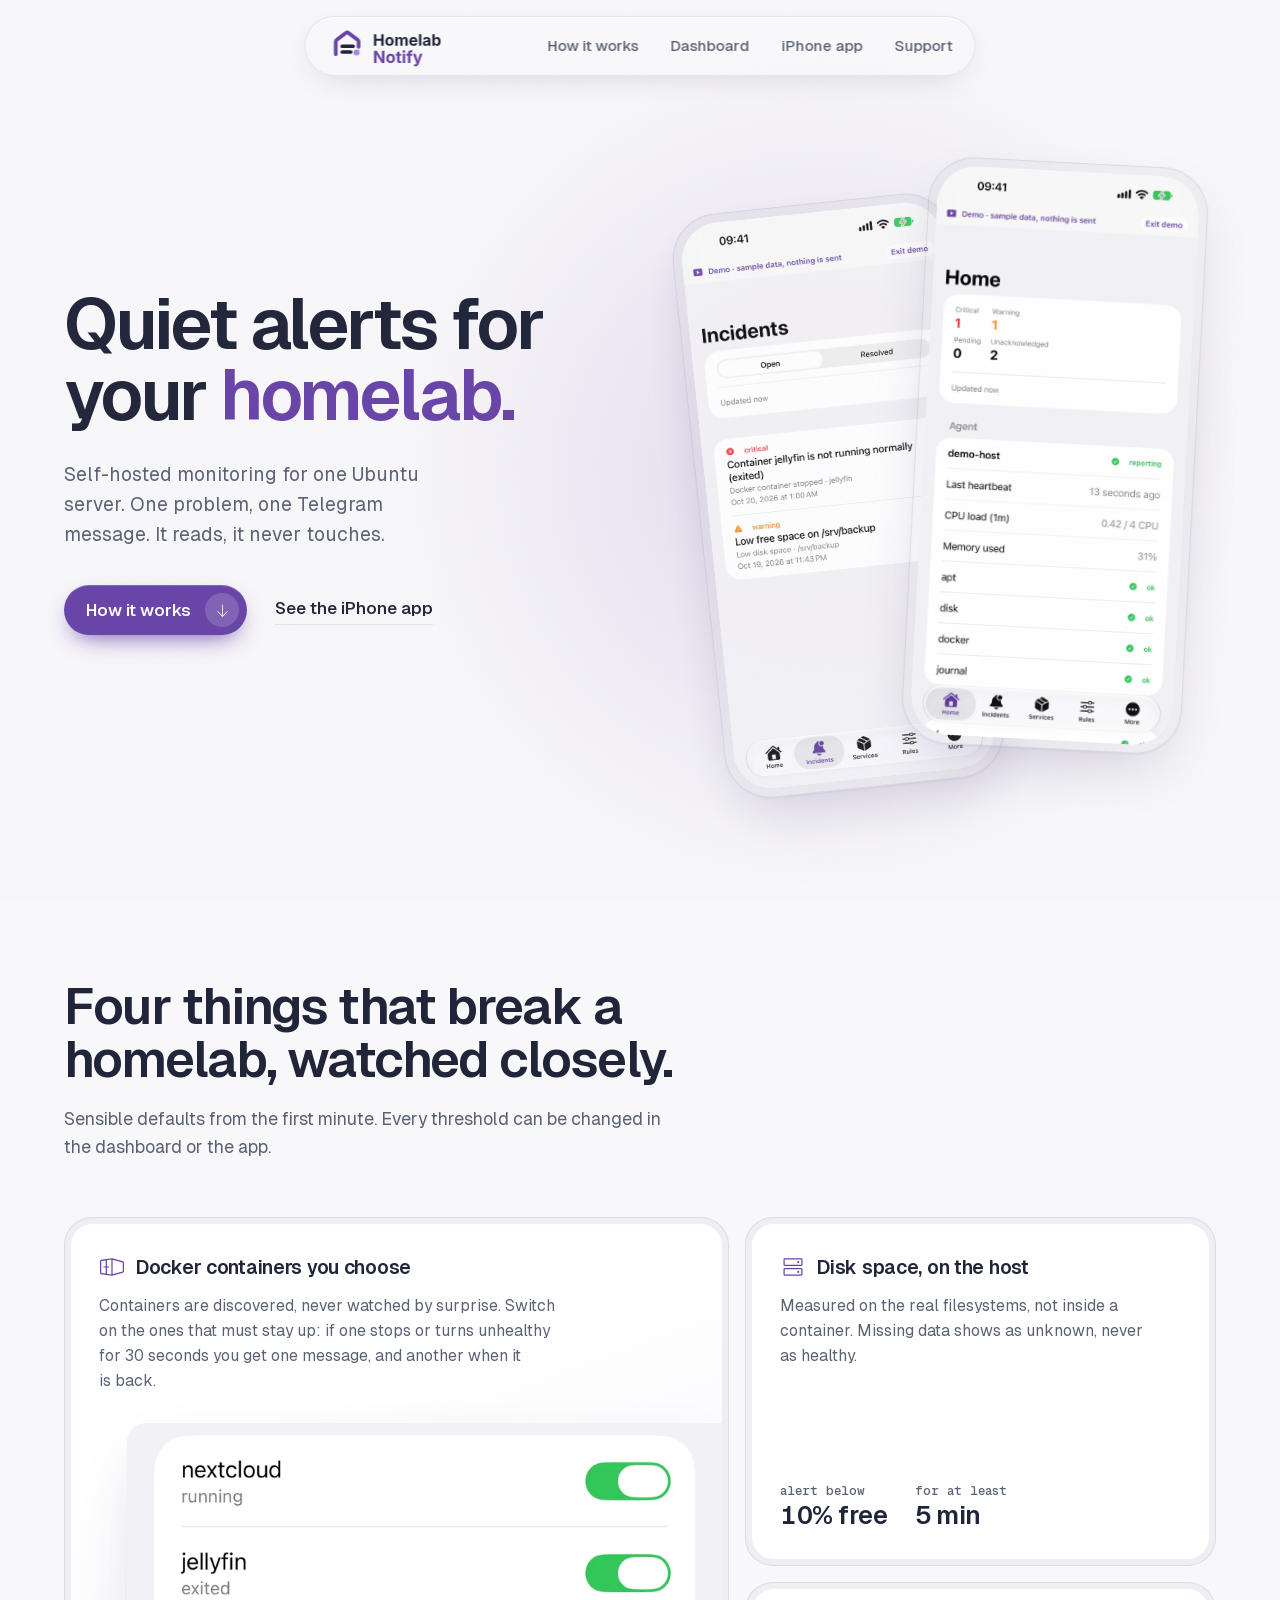
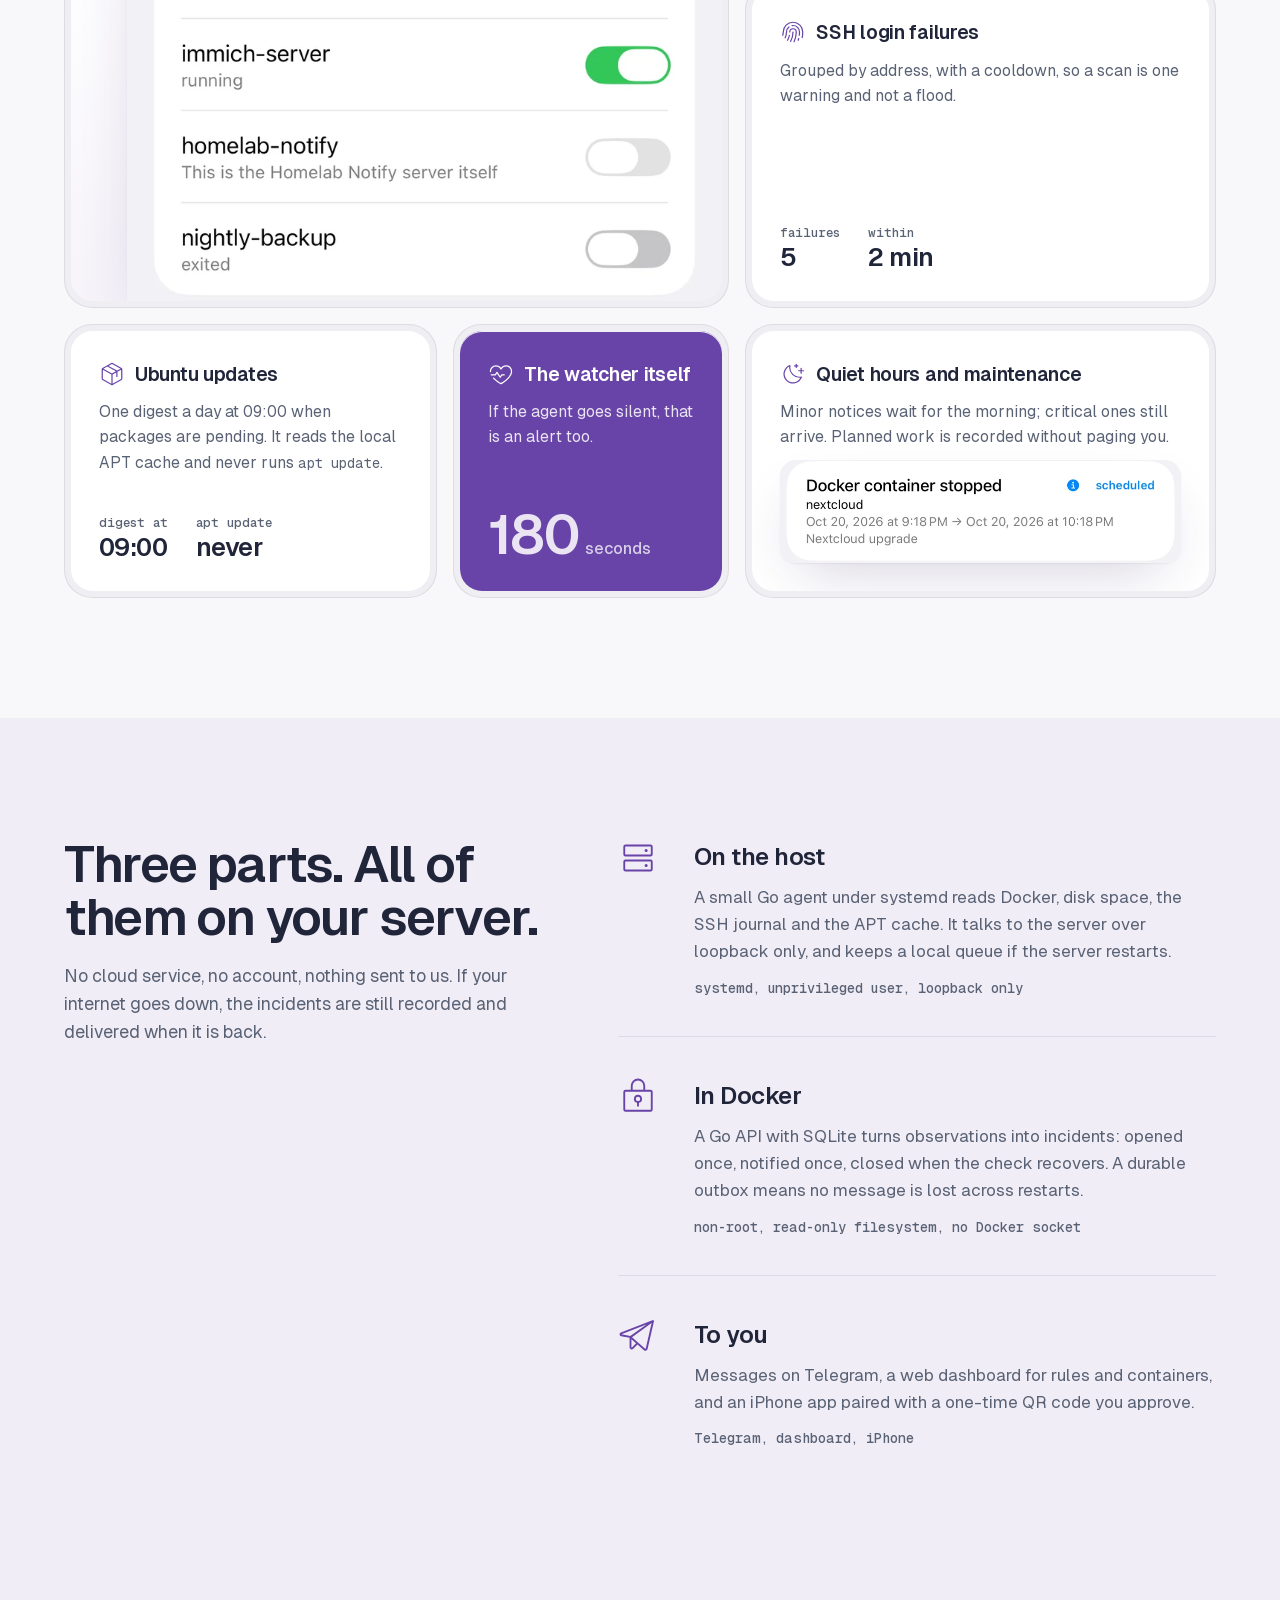
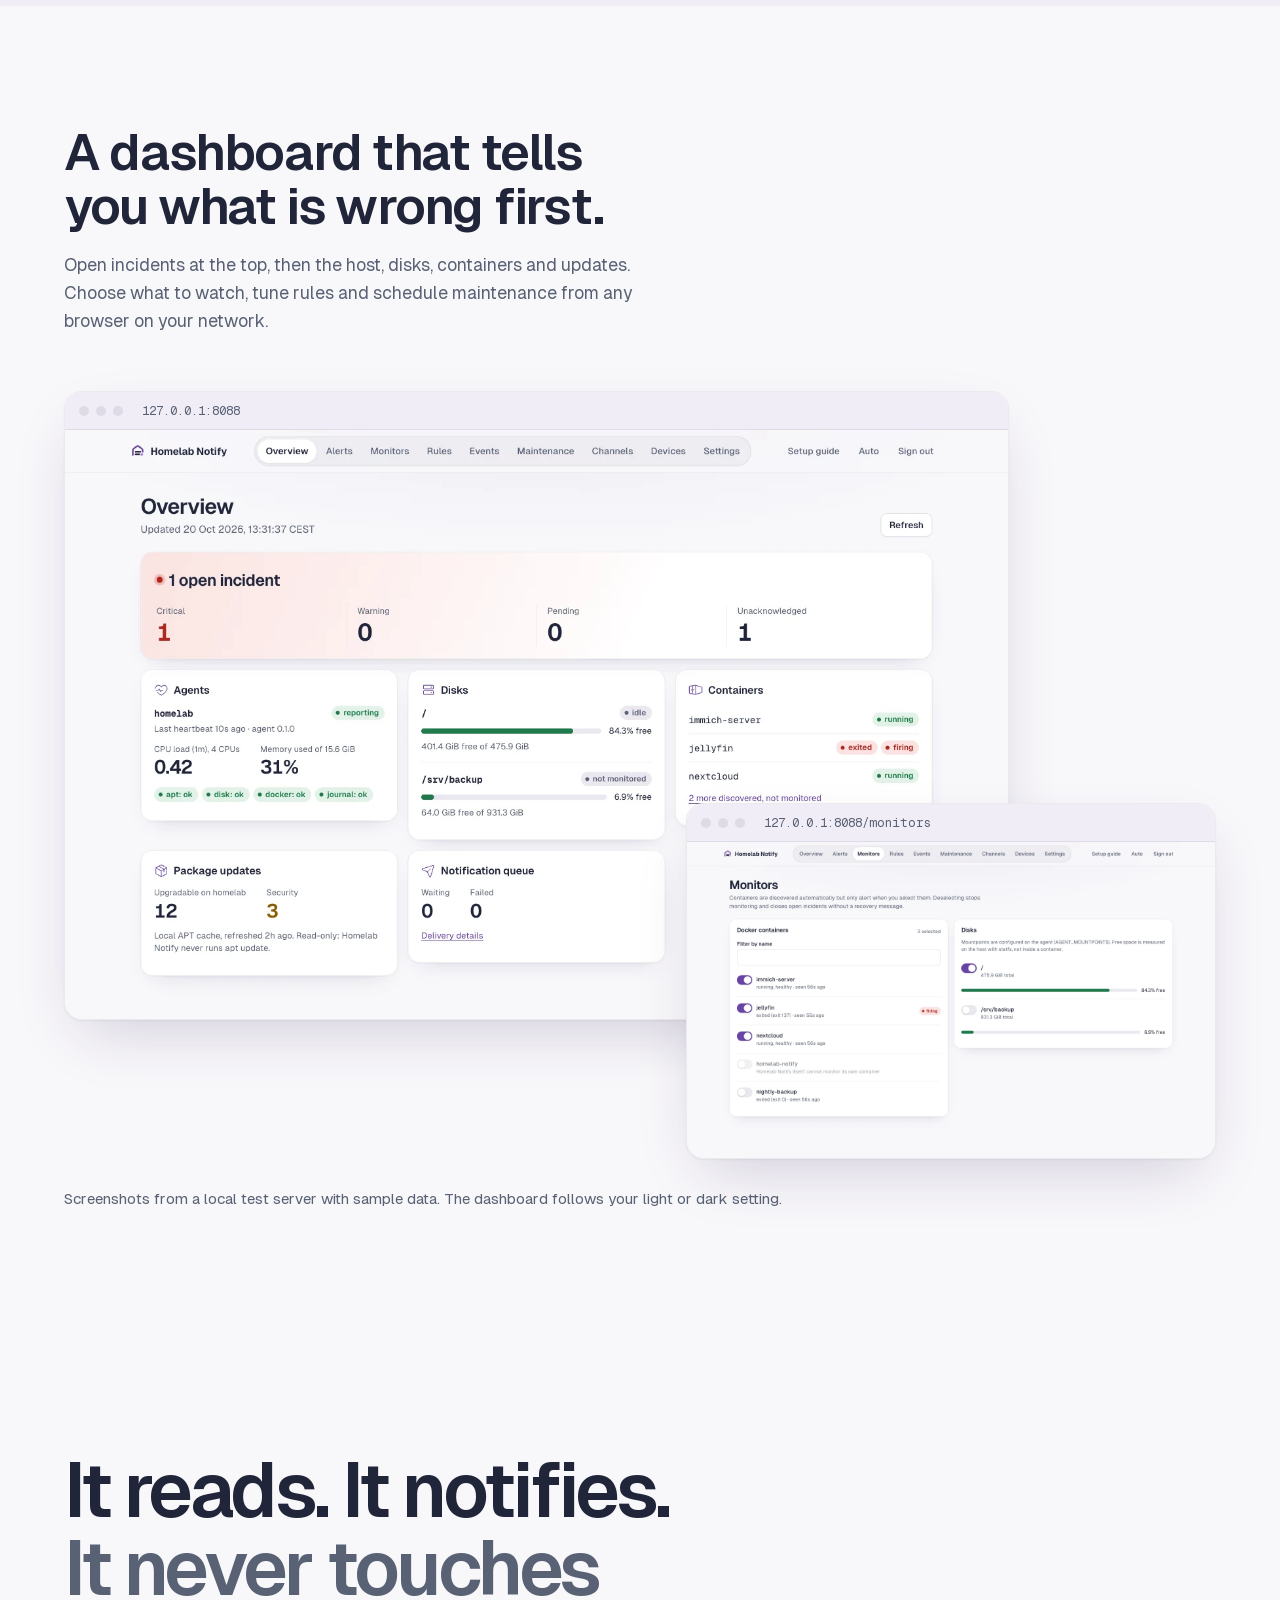
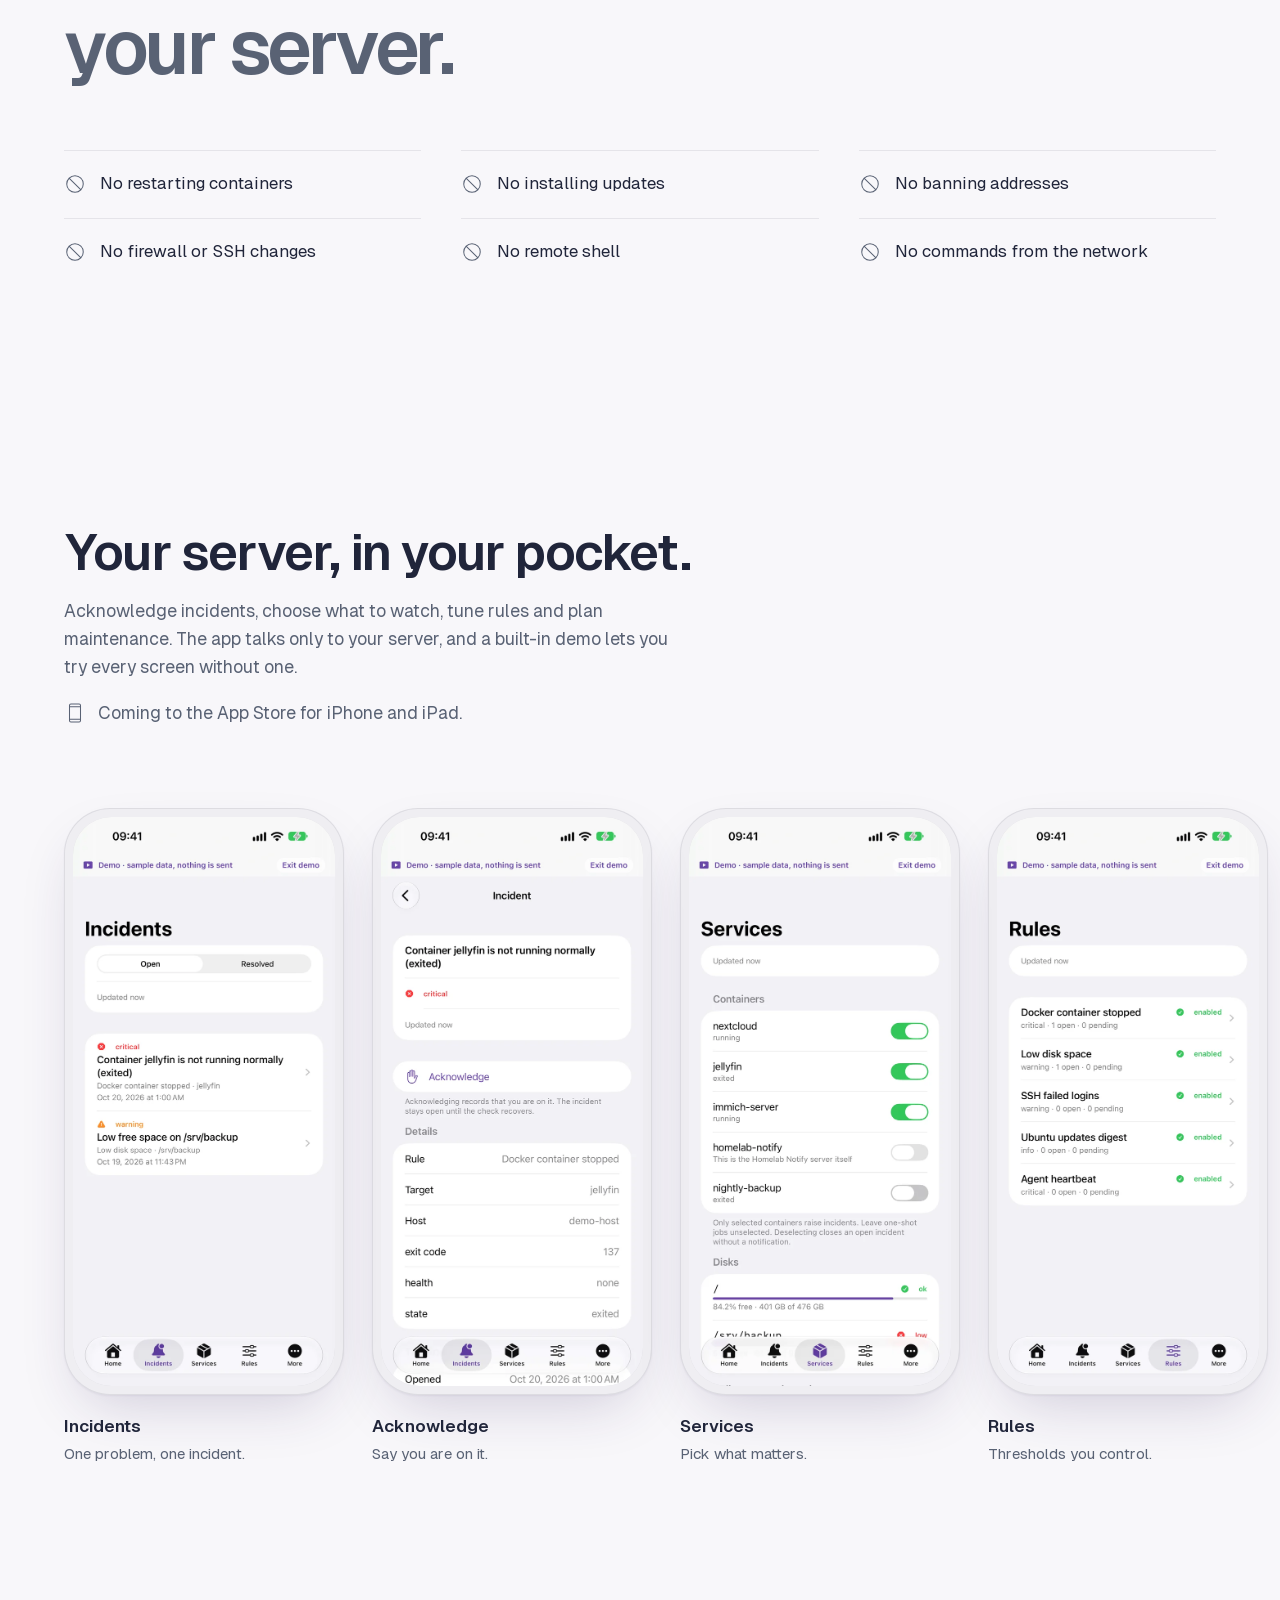
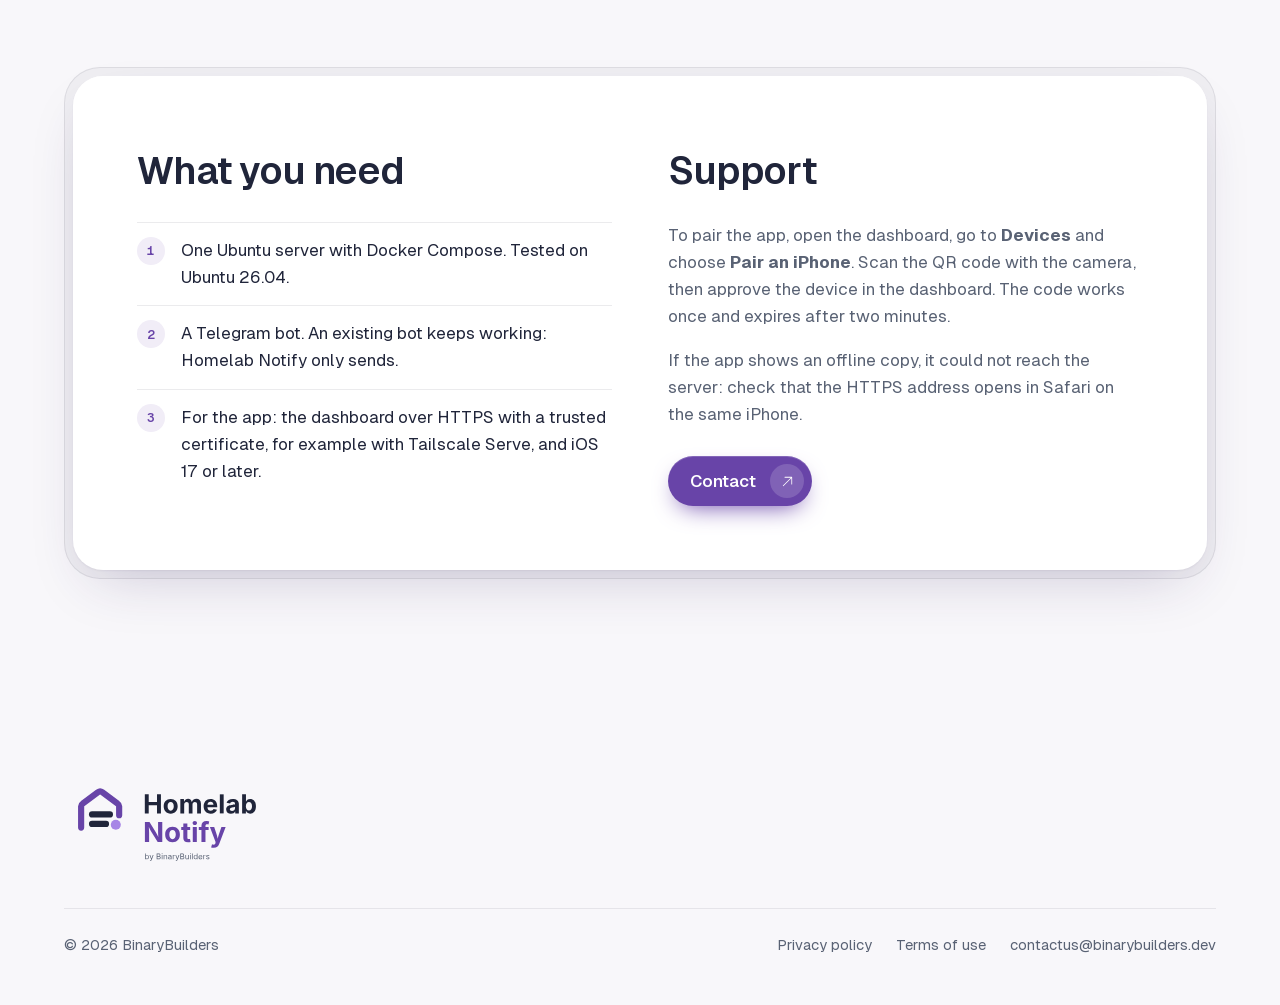
==== commit 3b36322d: "Add the dashboard section with light and dark screenshots" ====
--- a/index.html
+++ b/index.html
@@ -46,8 +46,9 @@
   </a>
   <ul>
     <li class="optional"><a href="#how">How it works</a></li>
+    <li class="optional"><a href="#dashboard">Dashboard</a></li>
     <li><a href="#app">iPhone app</a></li>
-    <li><a href="#start">Support</a></li>
+    <li><a href="#support">Support</a></li>
   </ul>
 </nav>
 
@@ -152,6 +153,32 @@
           </div>
         </li>
       </ol>
+    </div>
+  </section>
+
+  <section id="dashboard" class="dash">
+    <div class="wrap">
+      <div class="section-head reveal">
+        <h2>A dashboard that tells you what is wrong first.</h2>
+        <p>Open incidents at the top, then the host, disks, containers and updates. Choose what to watch, tune rules and schedule maintenance from any browser on your network.</p>
+      </div>
+      <div class="windows">
+        <figure class="window main reveal">
+          <div class="bar" aria-hidden="true"><span></span><span></span><span></span><code>127.0.0.1:8088</code></div>
+          <picture>
+            <source media="(prefers-color-scheme: dark)" srcset="assets/dash/overview-dark.webp">
+            <img src="assets/dash/overview-light.webp" width="1440" height="900" loading="lazy" alt="The dashboard Overview: one open critical incident, the host agent reporting with CPU and memory, disk space, watched containers with jellyfin exited, 12 package updates and an empty notification queue.">
+          </picture>
+        </figure>
+        <figure class="window side reveal" style="--i:2">
+          <div class="bar" aria-hidden="true"><span></span><span></span><span></span><code>127.0.0.1:8088/monitors</code></div>
+          <picture>
+            <source media="(prefers-color-scheme: dark)" srcset="assets/dash/monitors-dark.webp">
+            <img src="assets/dash/monitors-light.webp" width="1440" height="860" loading="lazy" alt="The Monitors page: switches to choose which Docker containers are watched, and the disks reported by the agent.">
+          </picture>
+        </figure>
+      </div>
+      <p class="muted small-note">Screenshots from a local test server with sample data. The dashboard follows your light or dark setting.</p>
     </div>
   </section>
 
@@ -185,7 +212,7 @@
     </div>
   </section>
 
-  <section id="start" class="start">
+  <section id="support" class="start">
     <div class="wrap">
       <div class="panel reveal">
         <div class="core">
--- a/style.css
+++ b/style.css
@@ -236,6 +236,26 @@
 .parts p { margin: 8px 0 0; color: var(--muted); }
 .parts .tech { margin-top: 14px; font: 500 0.85rem var(--mono); color: var(--muted); }
 
+/* Dashboard: two browser windows, the second overlapping the first */
+.windows { position: relative; padding-bottom: 12%; }
+.window {
+  margin: 0; overflow: hidden;
+  border-radius: 18px; border: 1px solid var(--line);
+  background: var(--surface);
+  box-shadow: var(--shadow);
+}
+.window .bar {
+  display: flex; align-items: center; gap: 7px;
+  height: 38px; padding: 0 14px;
+  background: var(--bg-tint); border-bottom: 1px solid var(--line);
+}
+.window .bar span { width: 10px; height: 10px; border-radius: 50%; background: var(--line); }
+.window .bar code { margin-left: 12px; color: var(--muted); font-size: 0.78rem; }
+.window img { width: 100%; }
+.window.main { width: 82%; }
+.window.side { position: absolute; right: 0; bottom: 0; width: 46%; }
+.small-note { font-size: 0.95rem; margin: 28px 0 0; }
+
 /* Manifesto */
 .manifesto h2 {
   font-size: clamp(2.6rem, 6vw, 5.2rem); line-height: 1.02; letter-spacing: -0.045em; font-weight: 600;
@@ -327,6 +347,9 @@
   .split { grid-template-columns: 1fr; gap: 40px; }
   .sticky { position: static; }
   .never { grid-template-columns: repeat(2, 1fr); }
+  .window.main { width: 100%; }
+  .windows { padding-bottom: 0; display: grid; gap: 16px; }
+  .window.side { position: static; width: 70%; justify-self: end; margin-top: -10%; }
 }
 /* Phone */
 @media (max-width: 767px) {
@@ -347,6 +370,8 @@
   .tile > .core { padding: 24px; }
   .t-docker .shot { margin: 16px -24px -24px 24px; }
   .never { grid-template-columns: 1fr; }
+  .window.side { width: 100%; margin-top: 0; }
+  .window .bar code { display: none; }
   .gallery { grid-auto-columns: 72%; gap: 16px; padding: 16px 16px 32px; scroll-padding-inline: 16px; }
   .panel > .core { grid-template-columns: 1fr; gap: 40px; }
   footer .logo img { width: 220px; }
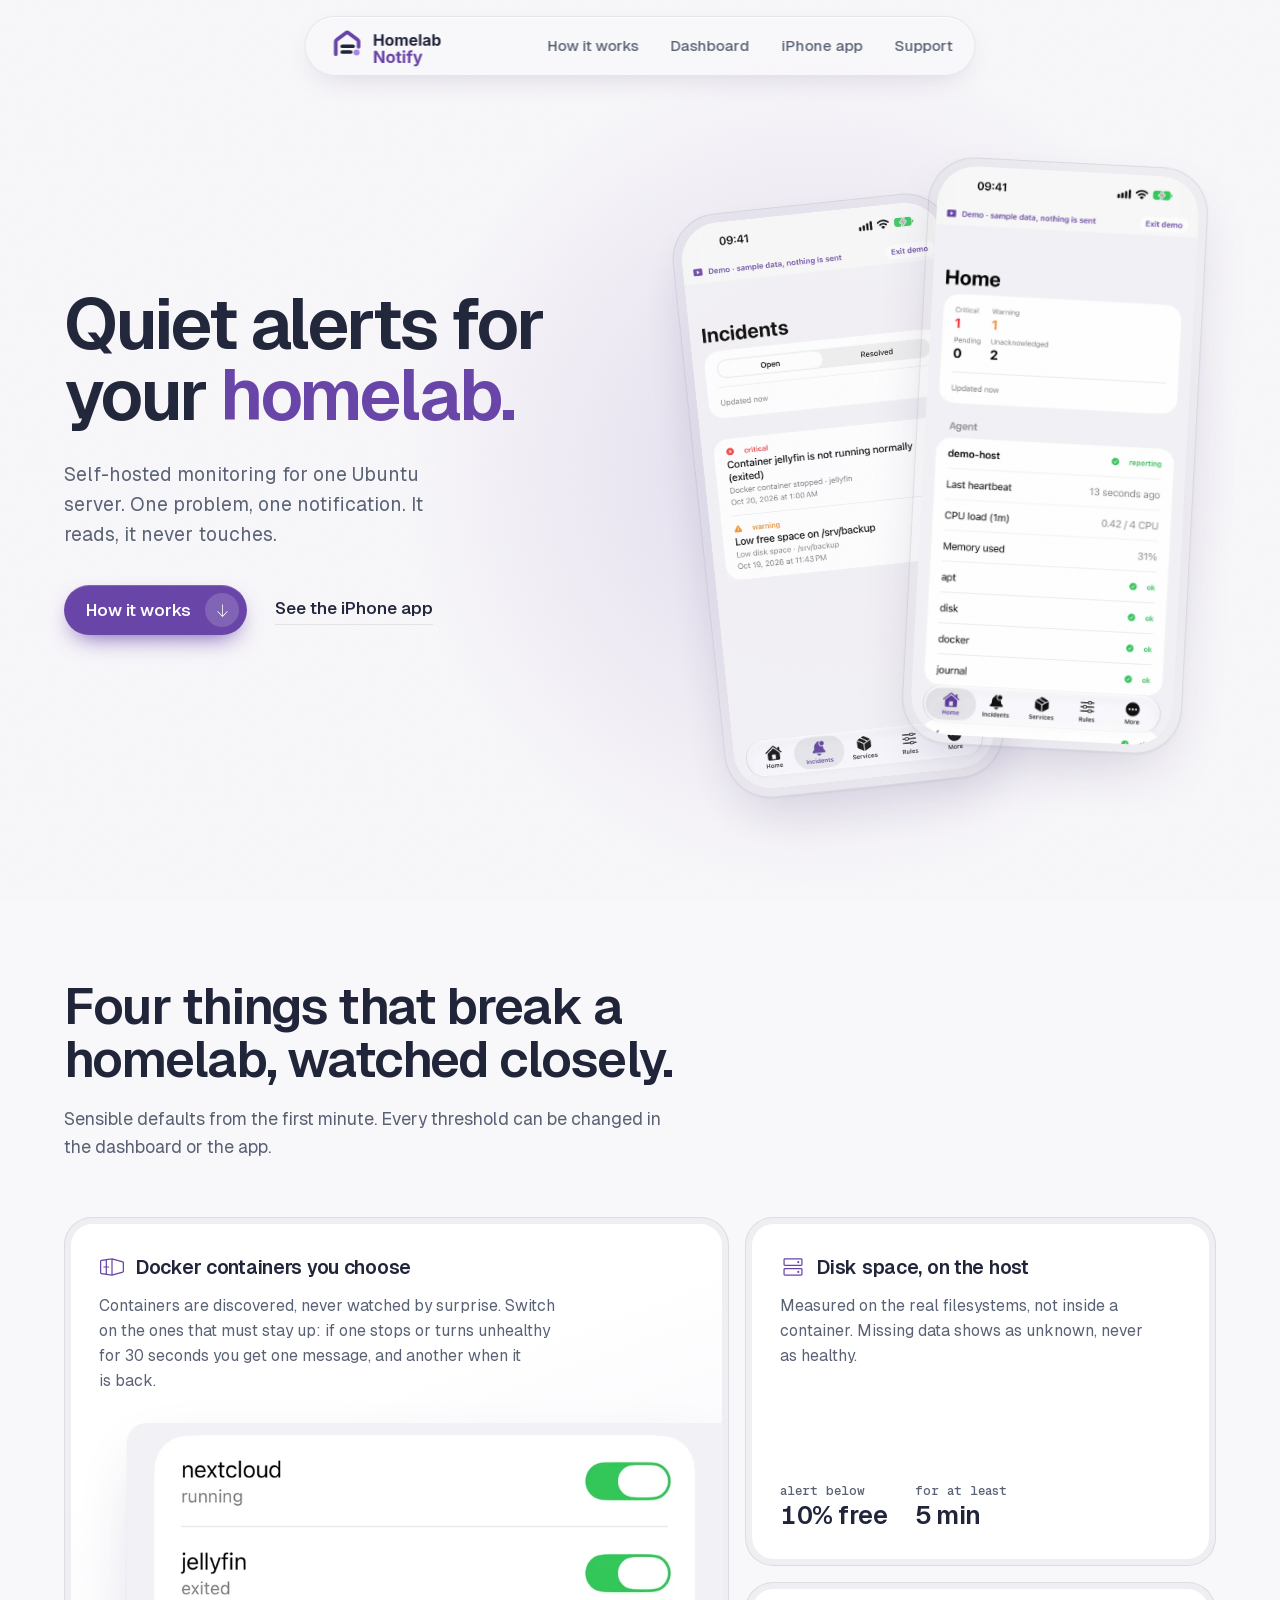
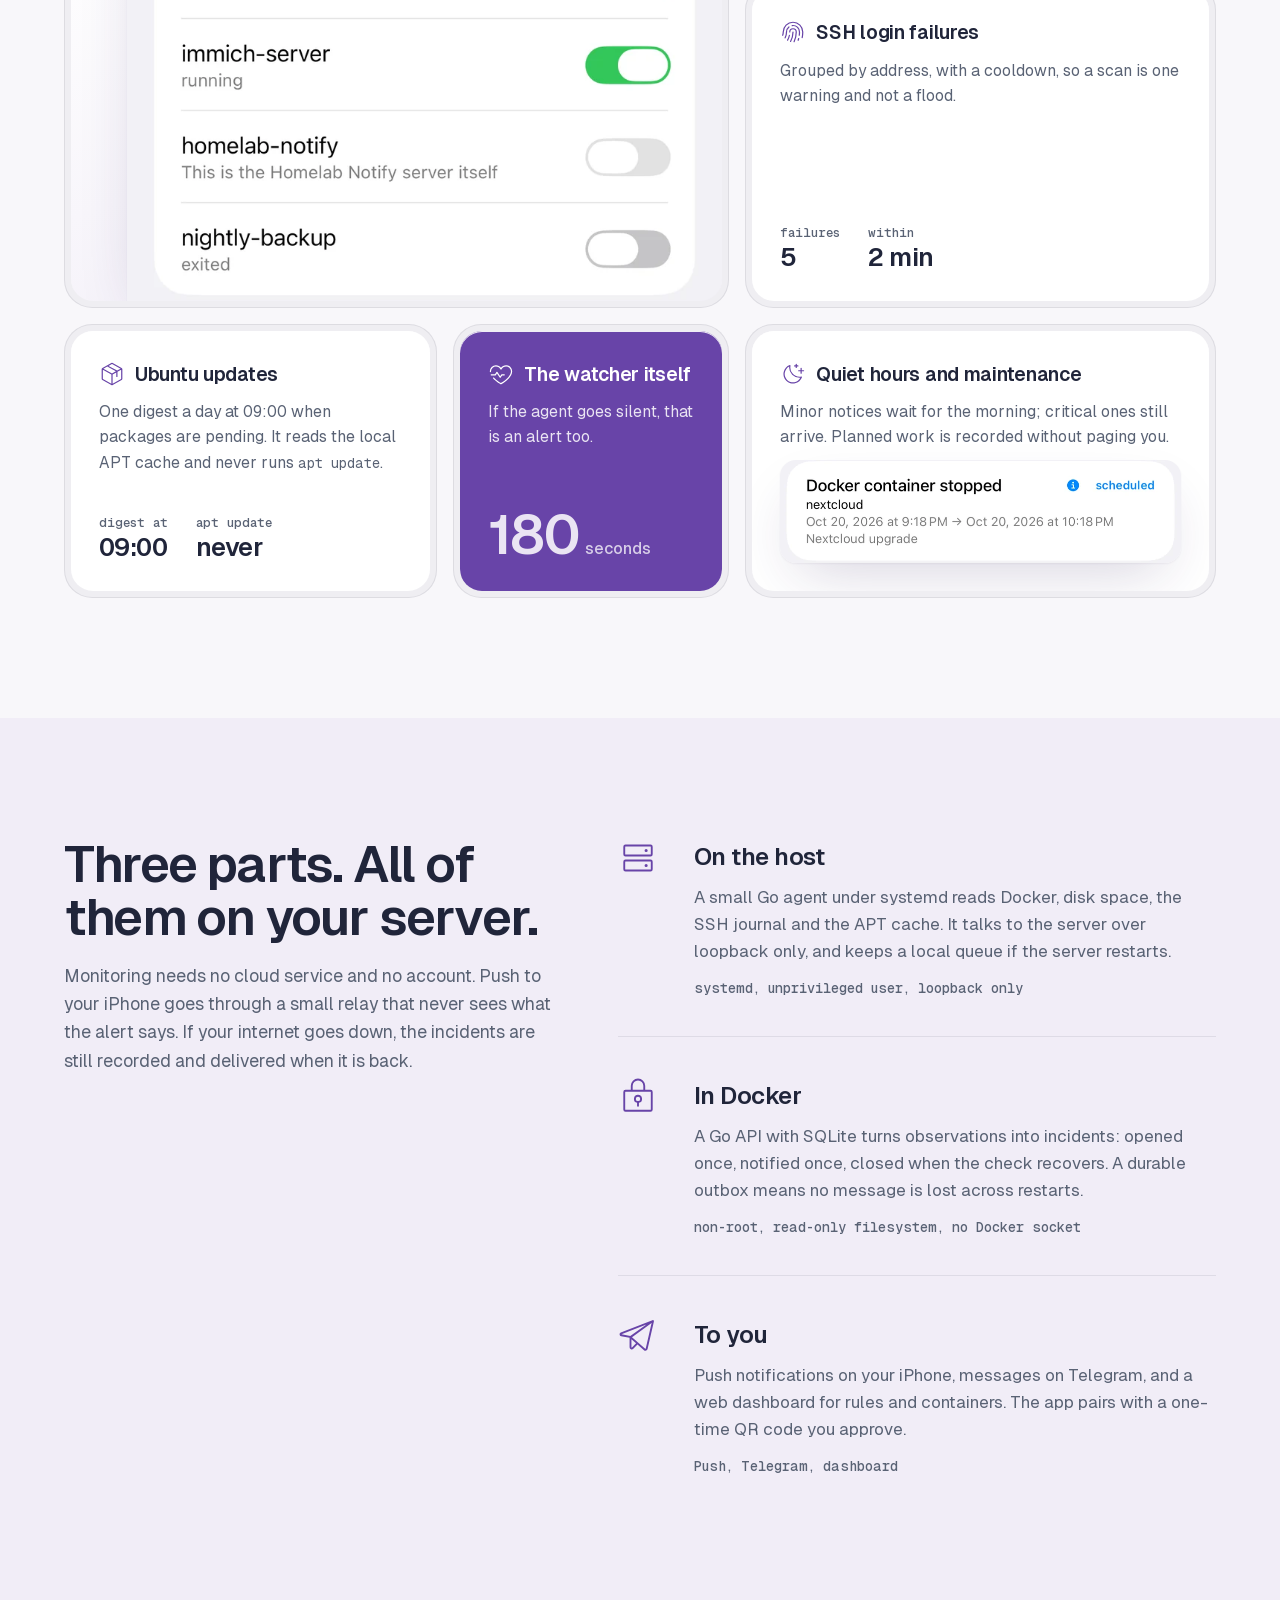
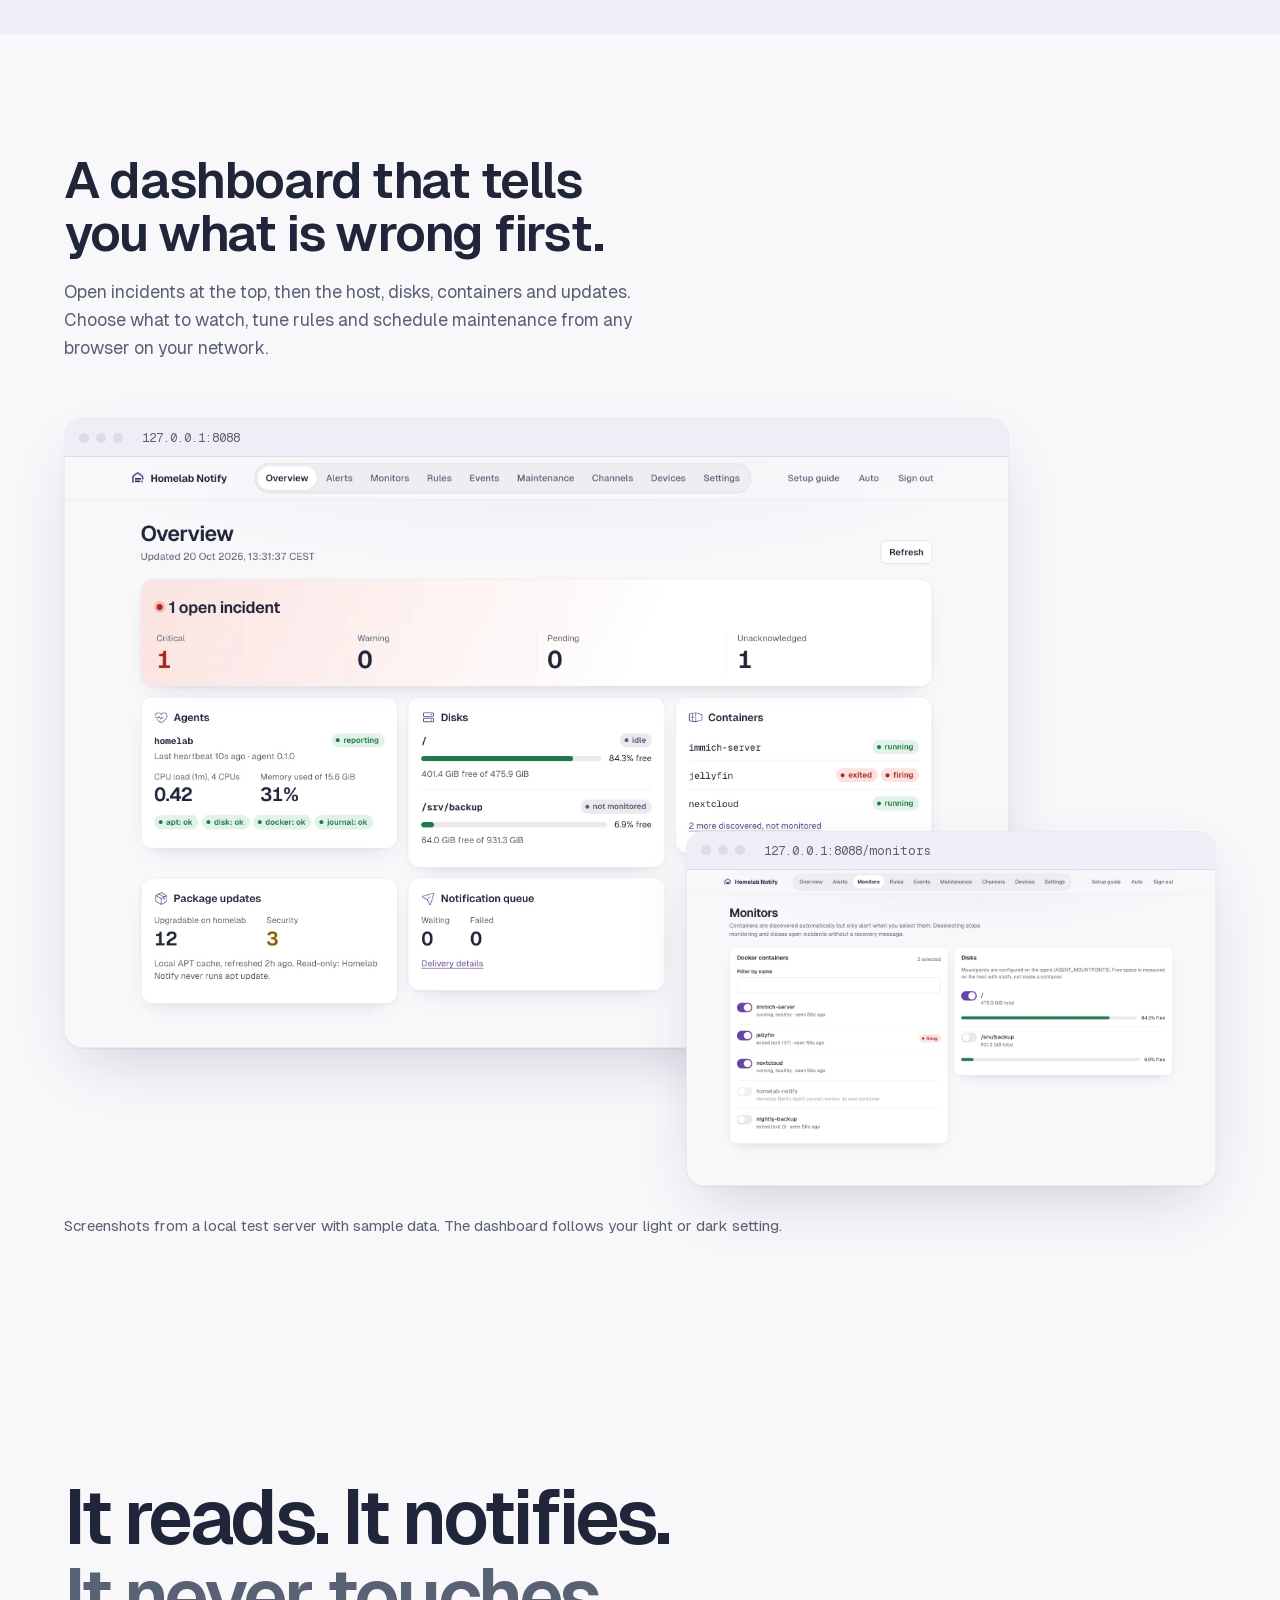
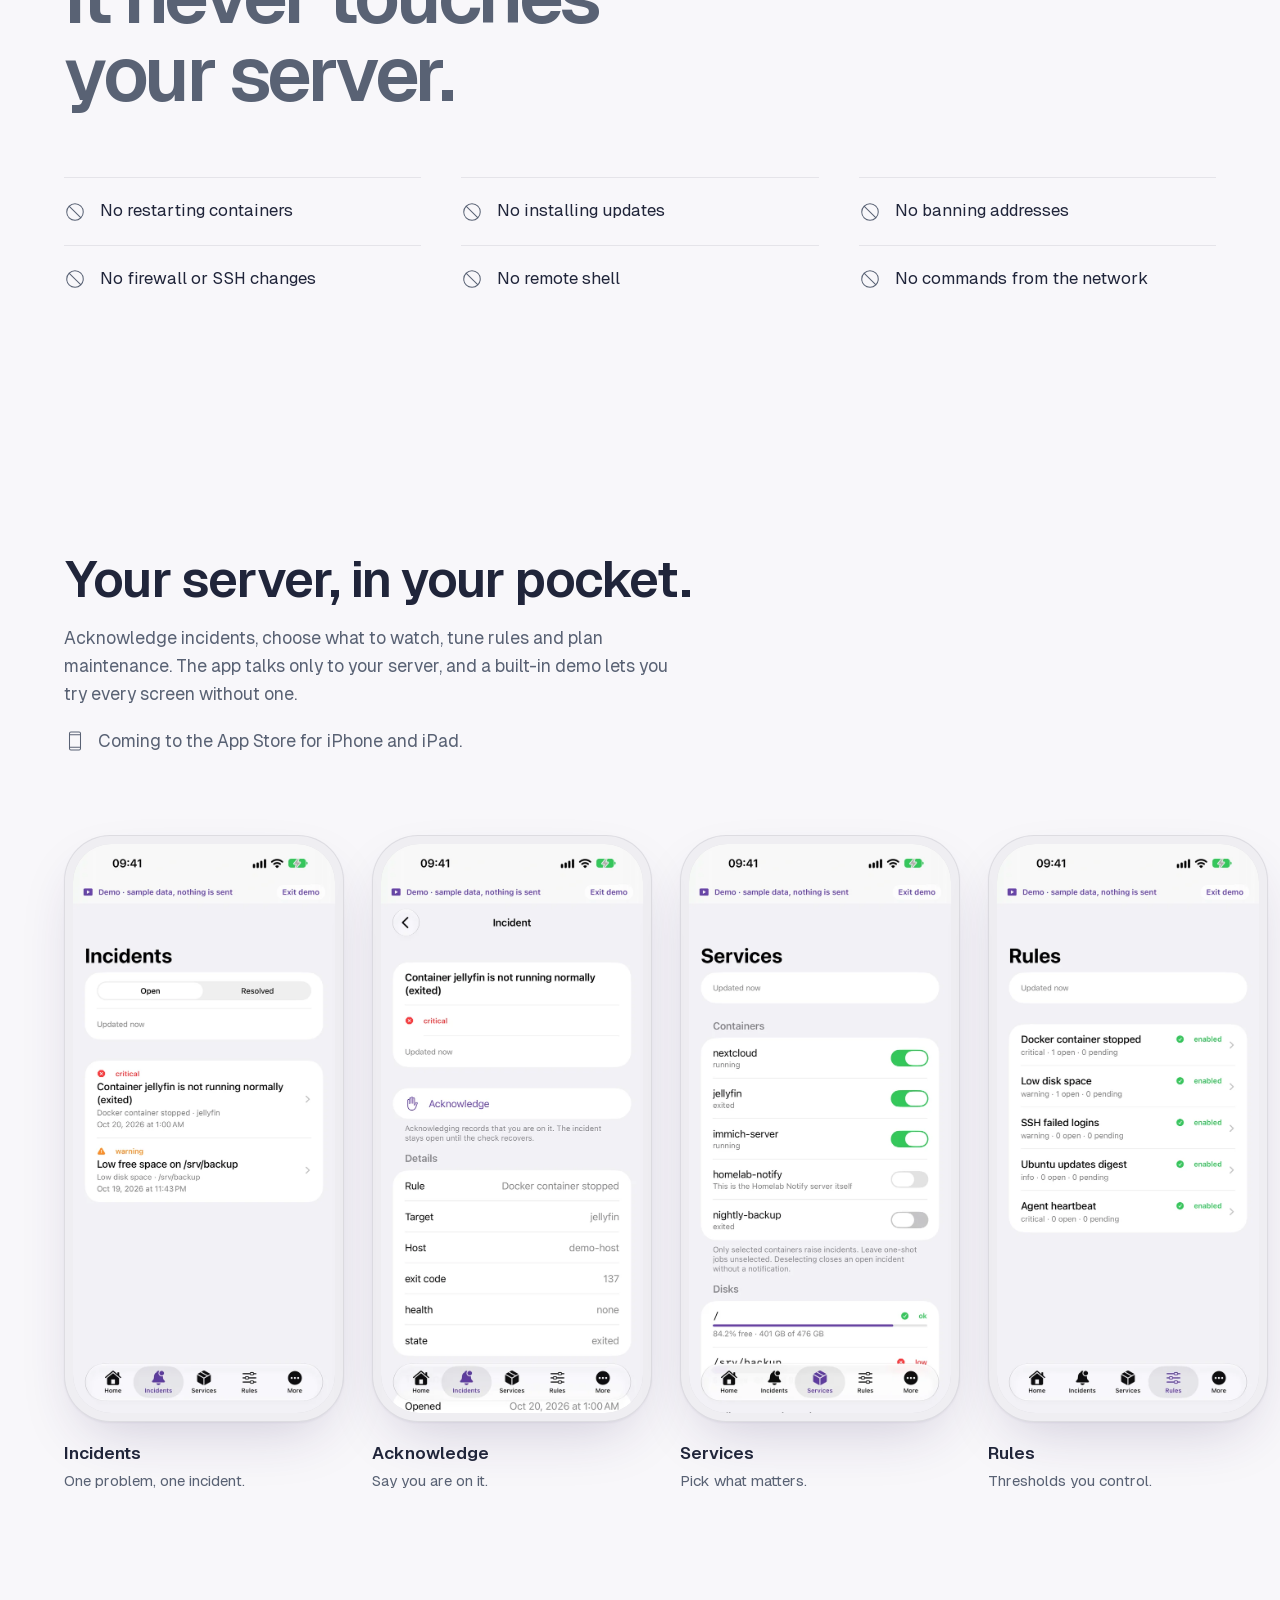
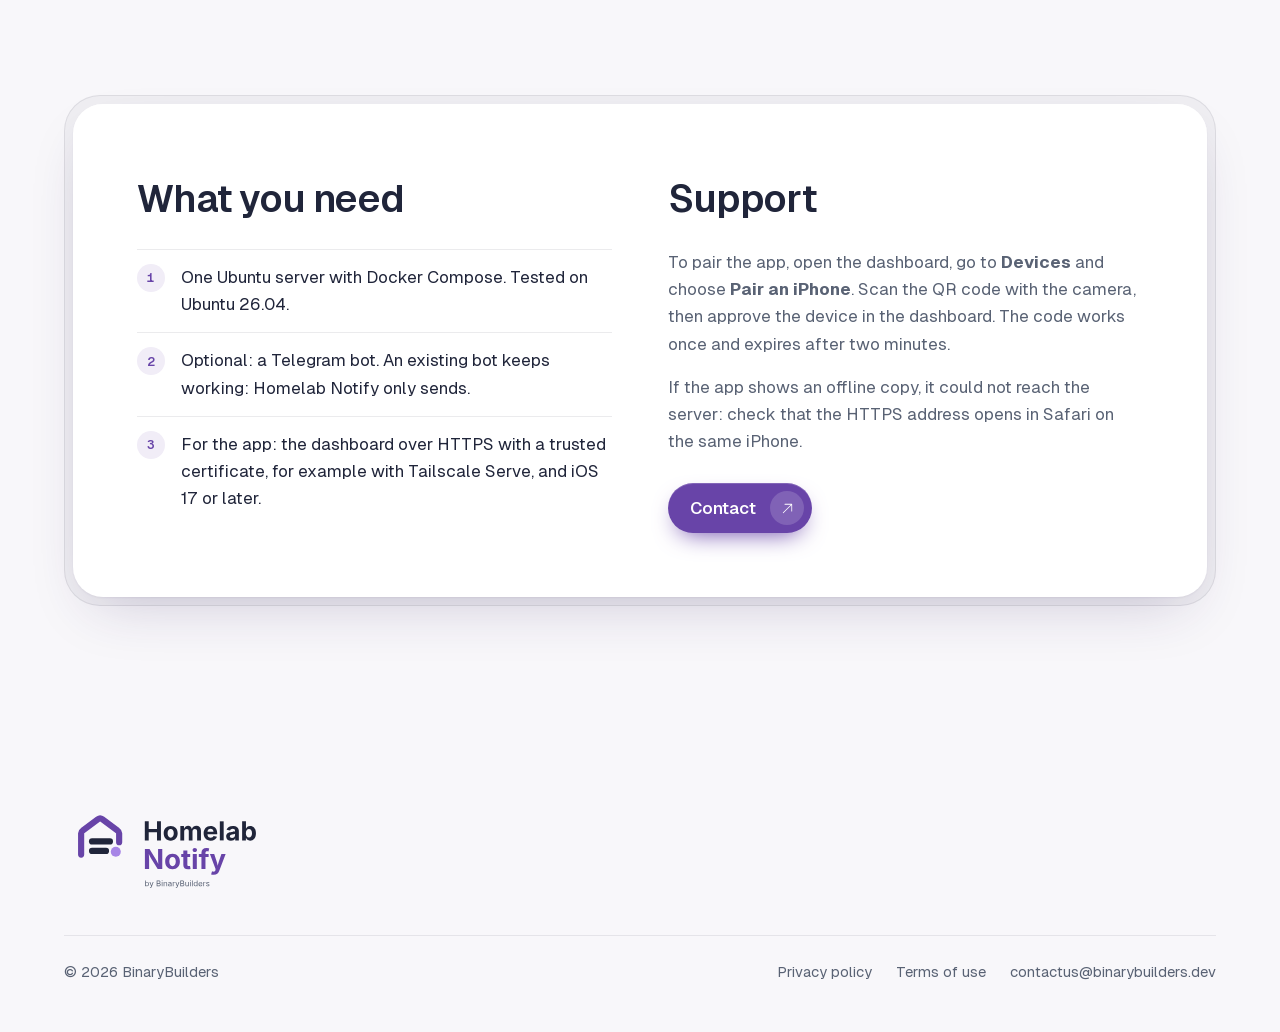
==== commit 841d59ab: "Describe push notifications and the push relay in the privacy policy and landing page" ====
--- a/index.html
+++ b/index.html
@@ -4,7 +4,7 @@
 <meta charset="utf-8">
 <meta name="viewport" content="width=device-width, initial-scale=1">
 <title>Homelab Notify: quiet alerts for your homelab</title>
-<meta name="description" content="Self-hosted, read-only monitoring for one Ubuntu server. Docker containers, disk space, SSH failures and Ubuntu updates, one Telegram message per problem, and an iPhone app.">
+<meta name="description" content="Self-hosted, read-only monitoring for one Ubuntu server. Docker containers, disk space, SSH failures and Ubuntu updates, one notification per problem on your iPhone or Telegram.">
 <meta name="theme-color" content="#f8f7fa" media="(prefers-color-scheme: light)">
 <meta name="theme-color" content="#15121b" media="(prefers-color-scheme: dark)">
 <meta property="og:title" content="Homelab Notify">
@@ -56,7 +56,7 @@
   <div class="wrap hero">
     <div>
       <h1 class="rise">Quiet alerts for your <em>homelab.</em></h1>
-      <p class="lead rise" style="--i:1">Self-hosted monitoring for one Ubuntu server. One problem, one Telegram message. It reads, it never touches.</p>
+      <p class="lead rise" style="--i:1">Self-hosted monitoring for one Ubuntu server. One problem, one notification. It reads, it never touches.</p>
       <div class="actions rise" style="--i:2">
         <a class="button down" href="#how">How it works <span class="knob"><svg class="icon" aria-hidden="true"><use href="#i-arrow-down"/></svg></span></a>
         <a class="link" href="#app">See the iPhone app</a>
@@ -125,7 +125,7 @@
     <div class="wrap split">
       <div class="sticky reveal">
         <h2>Three parts. All of them on your server.</h2>
-        <p>No cloud service, no account, nothing sent to us. If your internet goes down, the incidents are still recorded and delivered when it is back.</p>
+        <p>Monitoring needs no cloud service and no account. Push to your iPhone goes through a small relay that never sees what the alert says. If your internet goes down, the incidents are still recorded and delivered when it is back.</p>
       </div>
       <ol class="parts">
         <li class="reveal">
@@ -148,8 +148,8 @@
           <svg class="icon" aria-hidden="true"><use href="#i-telegram-logo"/></svg>
           <div>
             <h3>To you</h3>
-            <p>Messages on Telegram, a web dashboard for rules and containers, and an iPhone app paired with a one-time QR code you approve.</p>
-            <p class="tech">Telegram, dashboard, iPhone</p>
+            <p>Push notifications on your iPhone, messages on Telegram, and a web dashboard for rules and containers. The app pairs with a one-time QR code you approve.</p>
+            <p class="tech">Push, Telegram, dashboard</p>
           </div>
         </li>
       </ol>
@@ -220,7 +220,7 @@
             <h2>What you need</h2>
             <ol class="needs">
               <li>One Ubuntu server with Docker Compose. Tested on Ubuntu 26.04.</li>
-              <li>A Telegram bot. An existing bot keeps working: Homelab Notify only sends.</li>
+              <li>Optional: a Telegram bot. An existing bot keeps working: Homelab Notify only sends.</li>
               <li>For the app: the dashboard over HTTPS with a trusted certificate, for example with Tailscale Serve, and iOS 17 or later.</li>
             </ol>
           </div>
--- a/style.css
+++ b/style.css
@@ -318,6 +318,7 @@
 .doc h1 { font-size: clamp(2.4rem, 5vw, 3.6rem); letter-spacing: -0.04em; font-weight: 620; line-height: 1.02; }
 .doc .meta { color: var(--muted); margin: 16px 0 40px; }
 .doc h2 { font-size: 1.6rem; letter-spacing: -0.02em; font-weight: 600; margin: 72px 0 0; padding-top: 40px; border-top: 1px solid var(--line); }
+.doc h3 { font-size: 1.15rem; letter-spacing: -0.01em; font-weight: 600; margin: 36px 0 0; }
 .doc p { color: var(--muted); max-width: 65ch; }
 .doc p strong { color: var(--text); font-weight: 600; }
 
